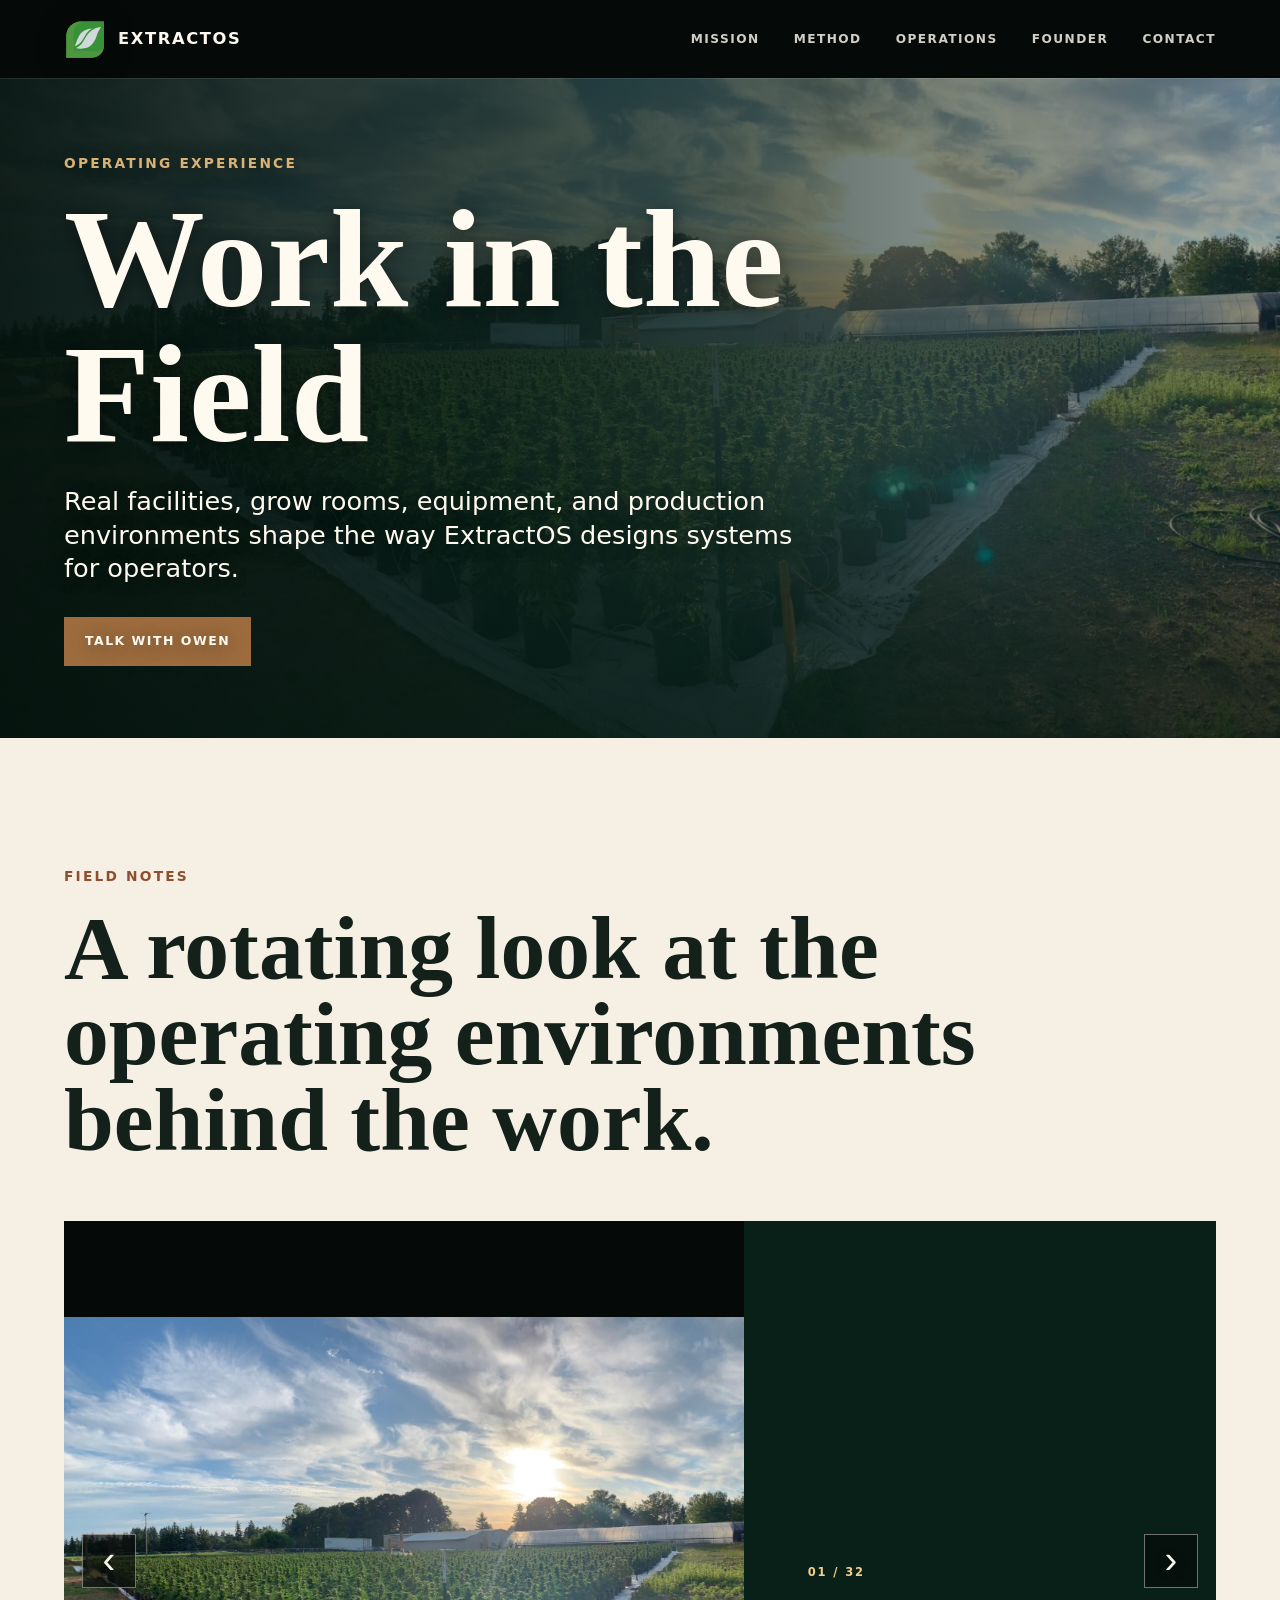
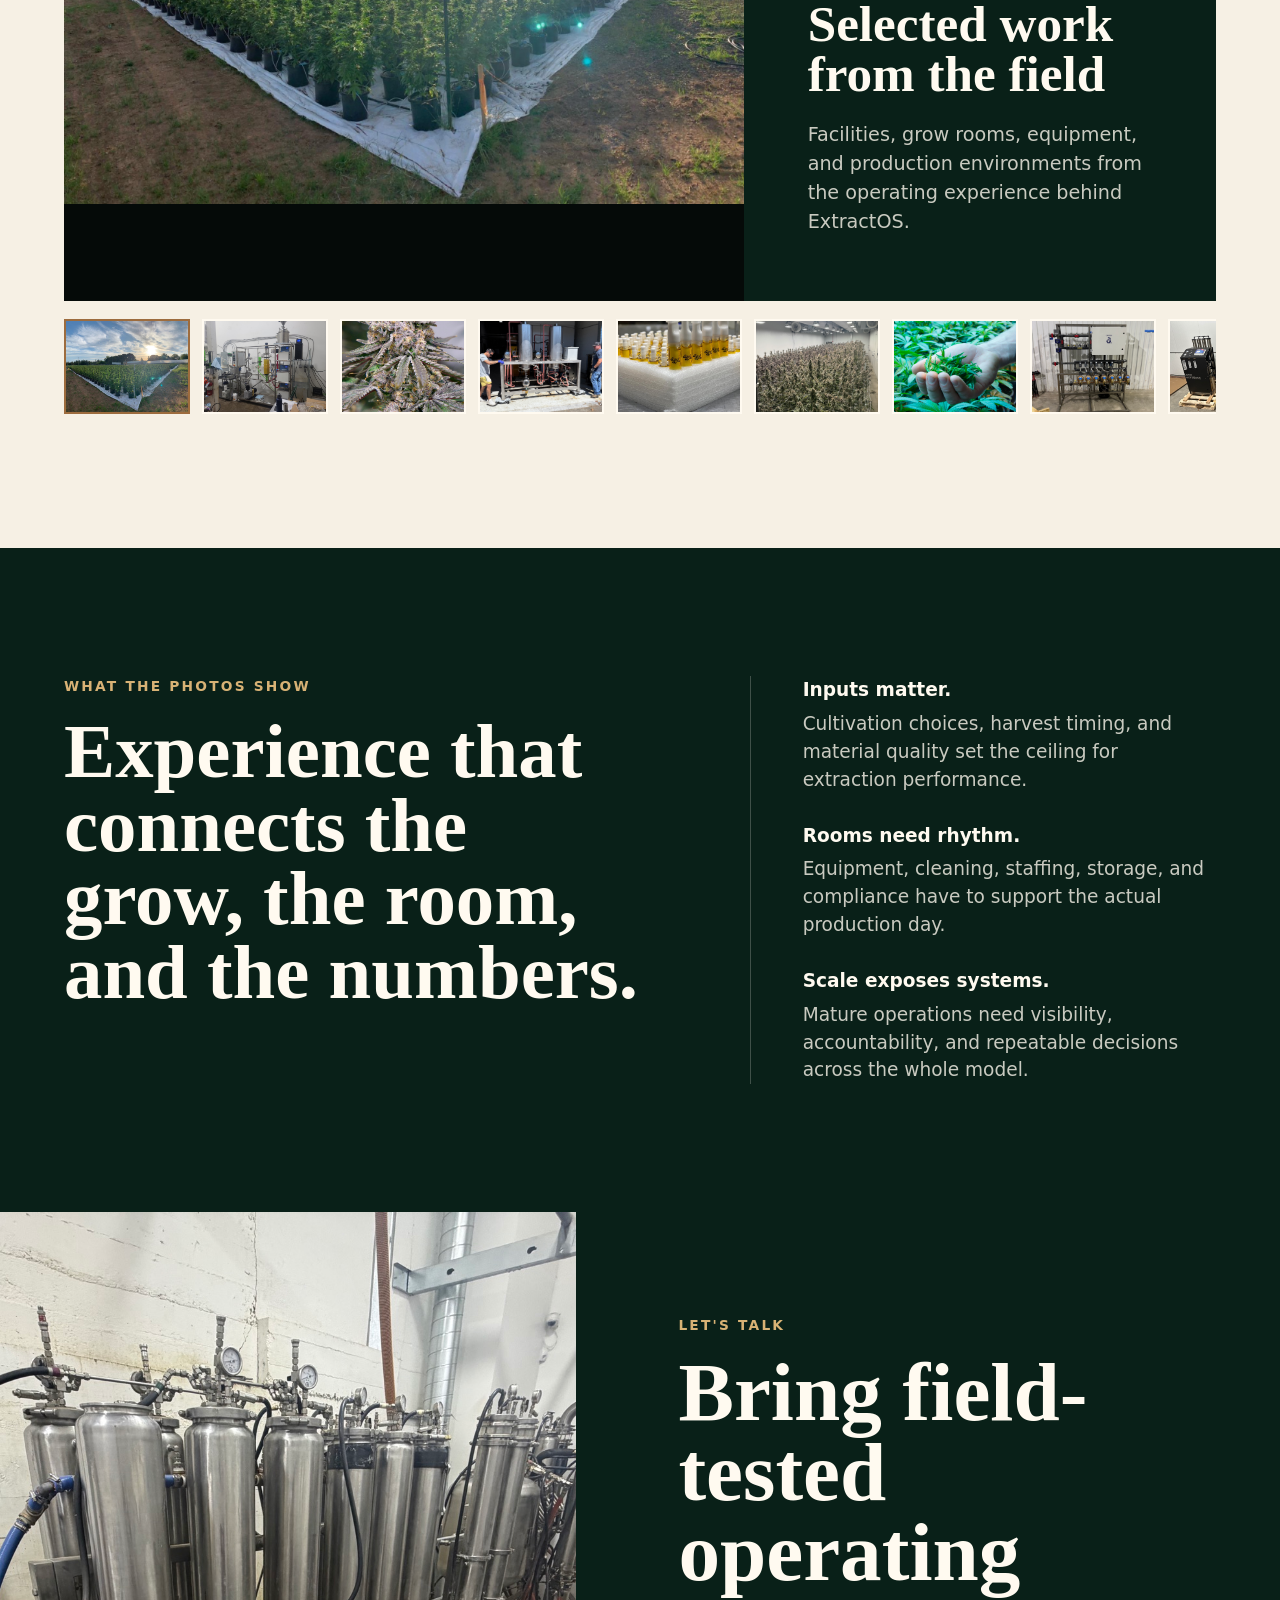
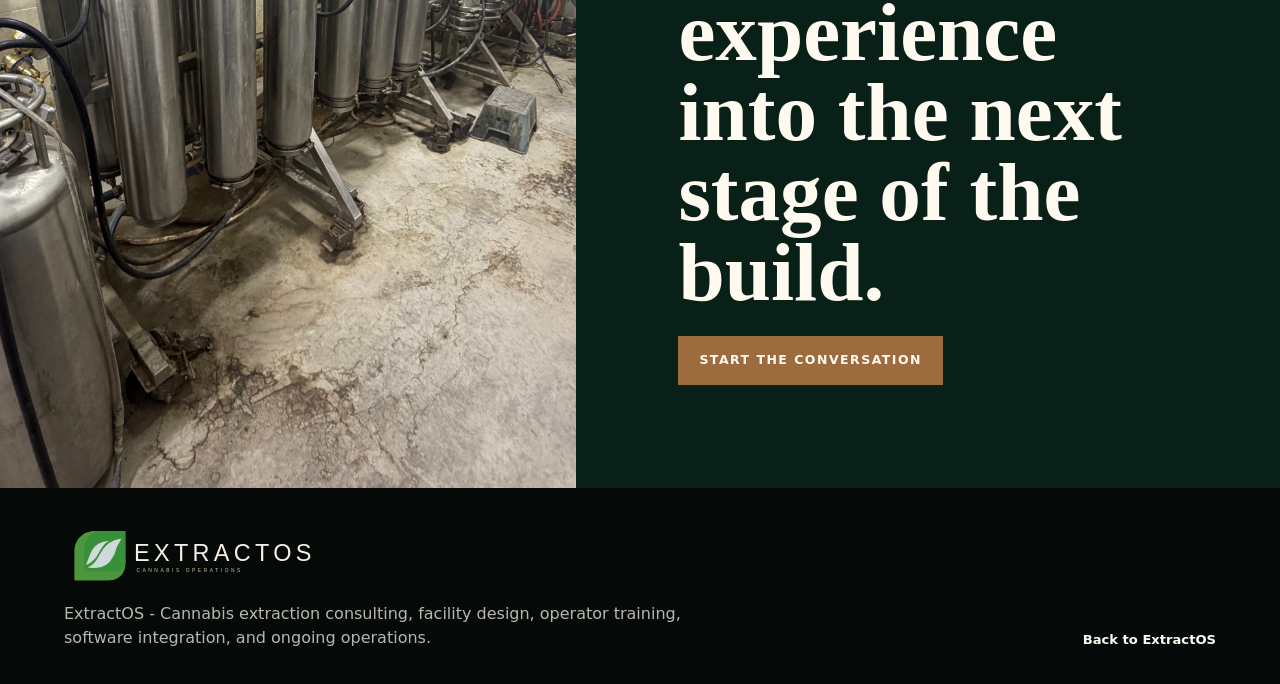
==== work-in-the-field.html @ 05a91e89 "Update field image order and closing photo" ====
<!doctype html>
<html lang="en">
  <head>
    <meta charset="utf-8">
    <meta name="viewport" content="width=device-width, initial-scale=1">
    <title>Work in the Field | ExtractOS</title>
    <meta
      name="description"
      content="A field gallery of ExtractOS cannabis operating experience across extraction equipment, cultivation input control, and production environments."
    >
    <meta name="robots" content="noindex, nofollow">
    <link rel="stylesheet" href="styles.css?v=field-20260618-flow-7">
    <link rel="stylesheet" href="example-overrides.css?v=field-20260618-flow-7">
  </head>
  <body class="variant variant-operator layout-human field-page">
    <header class="site-header" aria-label="Primary navigation">
      <a class="brand" href="index.html" aria-label="ExtractOS home">
        <span class="brand-mark"><img src="assets/extractos-logo-mark.svg" alt=""></span>
        <span class="brand-name">ExtractOS</span>
      </a>
      <nav class="nav-links" aria-label="Site sections">
        <a href="index.html#mission">Mission</a>
        <a href="index.html#method">Method</a>
        <a href="index.html#operations">Operations</a>
        <a href="index.html#founder">Founder</a>
        <a href="index.html#contact">Contact</a>
      </nav>
    </header>

    <main>
      <section class="field-hero" aria-labelledby="field-title">
        <div class="field-hero-media" style="background-image: url('assets/work-in-field/field-02.jpg');" role="img" aria-label="Selected ExtractOS field experience photo 02"></div>
        <div class="field-hero-shade"></div>
        <div class="field-hero-content">
          <p class="eyebrow">Operating experience</p>
          <h1 id="field-title">Work in the Field</h1>
          <p>Real facilities, grow rooms, equipment, and production environments shape the way ExtractOS designs systems for operators.</p>
          <a class="button primary" href="mailto:Owen@extractos.ai">Talk with Owen</a>
        </div>
      </section>

      <section class="field-gallery band cream" aria-labelledby="gallery-title">
        <div class="section-inner">
          <div class="field-gallery-heading">
            <p class="eyebrow dark">Field notes</p>
            <h2 id="gallery-title">A rotating look at the operating environments behind the work.</h2>
          </div>

          <div class="field-carousel" data-field-carousel>
            <div class="field-stage">
              <button class="gallery-arrow gallery-prev" type="button" aria-label="Previous image" data-field-prev>&lsaquo;</button>

              <figure class="field-slide is-active" data-field-slide>
                <img src="assets/work-in-field/field-02.jpg" alt="Selected ExtractOS field experience photo 02" data-field-image>
                <figcaption>
                  <span data-field-count>01 / 32</span>
                  <h3>Selected work from the field</h3>
                  <p>Facilities, grow rooms, equipment, and production environments from the operating experience behind ExtractOS.</p>
                </figcaption>
              </figure>

              <button class="gallery-arrow gallery-next" type="button" aria-label="Next image" data-field-next>&rsaquo;</button>
            </div>

            <div class="field-thumbs" aria-label="Choose field image" data-field-thumbs>
            </div>
          </div>
        </div>
      </section>

      <section class="band dark" aria-labelledby="field-proof-title">
        <div class="section-inner proof-grid">
          <div>
            <p class="eyebrow">What the photos show</p>
            <h2 id="field-proof-title">Experience that connects the grow, the room, and the numbers.</h2>
          </div>
          <div class="proof-list">
            <p><strong>Inputs matter.</strong> Cultivation choices, harvest timing, and material quality set the ceiling for extraction performance.</p>
            <p><strong>Rooms need rhythm.</strong> Equipment, cleaning, staffing, storage, and compliance have to support the actual production day.</p>
            <p><strong>Scale exposes systems.</strong> Mature operations need visibility, accountability, and repeatable decisions across the whole model.</p>
          </div>
        </div>
      </section>

      <section class="closing" aria-labelledby="field-closing-title">
        <div class="closing-photo">
          <img src="assets/work-in-field/field-14.jpg" alt="Selected ExtractOS field experience photo 14">
        </div>
        <div class="closing-copy">
          <p class="eyebrow">Let's talk</p>
          <h2 id="field-closing-title">Bring field-tested operating experience into the next stage of the build.</h2>
          <a class="button primary" href="mailto:Owen@extractos.ai?subject=ExtractOS%20consultation">Start the conversation</a>
        </div>
      </section>
    </main>

    <footer class="site-footer">
      <div>
        <img class="footer-logo" src="assets/extractos-logo-lockup-reverse.svg" alt="ExtractOS cannabis operations logo">
        <p>ExtractOS - Cannabis extraction consulting, facility design, operator training, software integration, and ongoing operations.</p>
      </div>
      <p class="credits"><a href="index.html">Back to ExtractOS</a></p>
    </footer>

    <script>
      (() => {
        const carousel = document.querySelector("[data-field-carousel]");
        if (!carousel) return;

        const fieldOrder = [
          2,
          3,
          4,
          23,
          1,
          ...Array.from({ length: 32 }, (_, index) => index + 1).filter((imageNumber) => ![1, 2, 3, 4, 23].includes(imageNumber))
        ];
        const fieldImages = fieldOrder.map((imageNumber) => {
          const number = String(imageNumber).padStart(2, "0");
          return {
            src: `assets/work-in-field/field-${number}.jpg`,
            alt: `Selected ExtractOS field experience photo ${number}`
          };
        });

        const fieldImage = carousel.querySelector("[data-field-image]");
        const fieldCount = carousel.querySelector("[data-field-count]");
        const thumbsWrap = carousel.querySelector("[data-field-thumbs]");
        const prev = carousel.querySelector("[data-field-prev]");
        const next = carousel.querySelector("[data-field-next]");
        const reduceMotion = window.matchMedia("(prefers-reduced-motion: reduce)").matches;
        let active = 0;
        let timer = null;
        let touchStart = null;
        let thumbs = [];

        const renderThumbs = () => {
          thumbsWrap.innerHTML = "";
          fieldImages.forEach((image, index) => {
            const thumb = document.createElement("button");
            thumb.className = "field-thumb";
            thumb.type = "button";
            thumb.setAttribute("aria-label", `Show field image ${index + 1}`);
            thumb.setAttribute("data-field-thumb", "");

            const img = document.createElement("img");
            img.src = image.src;
            img.alt = "";
            img.loading = "lazy";
            thumb.appendChild(img);
            thumbsWrap.appendChild(thumb);
          });
          thumbs = Array.from(thumbsWrap.querySelectorAll("[data-field-thumb]"));
        };

        const show = (index) => {
          active = (index + fieldImages.length) % fieldImages.length;
          const image = fieldImages[active];
          fieldImage.src = image.src;
          fieldImage.alt = image.alt;
          fieldCount.textContent = `${String(active + 1).padStart(2, "0")} / ${fieldImages.length}`;

          thumbs.forEach((thumb, thumbIndex) => {
            thumb.classList.toggle("is-active", thumbIndex === active);
            thumb.setAttribute("aria-pressed", thumbIndex === active ? "true" : "false");
          });
          centerActiveThumb();
        };

        const stop = () => {
          if (timer) window.clearInterval(timer);
          timer = null;
        };

        const centerActiveThumb = () => {
          const thumb = thumbs[active];
          if (!thumb) return;
          thumbsWrap.scrollLeft = thumb.offsetLeft - ((thumbsWrap.clientWidth - thumb.clientWidth) / 2);
        };

        const start = () => {
          stop();
          if (!reduceMotion) {
            timer = window.setInterval(() => show(active + 1), 6000);
          }
        };

        prev.addEventListener("click", () => {
          show(active - 1);
          start();
        });

        next.addEventListener("click", () => {
          show(active + 1);
          start();
        });

        renderThumbs();

        thumbs.forEach((thumb, index) => {
          thumb.addEventListener("click", () => {
            show(index);
            start();
          });
        });

        carousel.addEventListener("mouseenter", stop);
        carousel.addEventListener("mouseleave", start);
        carousel.addEventListener("focusin", stop);
        carousel.addEventListener("focusout", start);

        carousel.addEventListener("touchstart", (event) => {
          touchStart = event.changedTouches[0].clientX;
        }, { passive: true });

        carousel.addEventListener("touchend", (event) => {
          if (touchStart === null) return;
          const delta = event.changedTouches[0].clientX - touchStart;
          if (Math.abs(delta) > 44) {
            show(active + (delta < 0 ? 1 : -1));
            start();
          }
          touchStart = null;
        }, { passive: true });

        show(0);
        start();
      })();
    </script>
  </body>
</html>
---- styles.css ----
:root {
  --ink: #14211b;
  --moss: #19382d;
  --evergreen: #092018;
  --sage: #d9e2d2;
  --cream: #f5f1e7;
  --paper: #fffaf0;
  --copper: #b77735;
  --clay: #8f4f2e;
  --line: rgba(20, 33, 27, 0.18);
  --white: #ffffff;
}

* {
  box-sizing: border-box;
}

html {
  scroll-behavior: smooth;
}

body {
  margin: 0;
  background: var(--cream);
  color: var(--ink);
  font-family: Inter, ui-sans-serif, system-ui, -apple-system, BlinkMacSystemFont, "Segoe UI", sans-serif;
  line-height: 1.5;
}

img {
  display: block;
  max-width: 100%;
}

a {
  color: inherit;
  text-decoration: none;
}

.site-header {
  align-items: center;
  background: #050a08;
  box-shadow: 0 1px 0 rgba(255, 250, 240, 0.1);
  color: var(--paper);
  display: flex;
  justify-content: space-between;
  left: 0;
  padding: 18px clamp(20px, 5vw, 64px);
  position: absolute;
  right: 0;
  text-shadow: none;
  top: 0;
  z-index: 10;
}

.brand {
  align-items: center;
  display: inline-flex;
  flex: 0 0 auto;
  gap: 12px;
  text-transform: uppercase;
}

.brand-mark {
  align-items: center;
  display: inline-flex;
  filter: drop-shadow(0 4px 14px rgba(0, 0, 0, 0.42));
  height: 42px;
  justify-content: center;
  width: 42px;
}

.brand-mark img {
  height: 100%;
  object-fit: contain;
  width: 100%;
}

.brand-name {
  color: var(--paper);
  font-size: clamp(1.02rem, 1.24vw, 1.18rem);
  font-weight: 850;
  letter-spacing: 0.1em;
  line-height: 1;
}

.nav-links {
  align-items: center;
  display: flex;
  gap: clamp(14px, 3vw, 34px);
  font-size: 0.76rem;
  font-weight: 800;
  letter-spacing: 0.12em;
  text-transform: uppercase;
}

.nav-links a {
  color: rgba(255, 250, 240, 0.82);
}

.nav-links a:hover,
.nav-links a:focus-visible {
  color: #c6f6c8;
}

.hero {
  color: var(--paper);
  display: grid;
  min-height: 88svh;
  overflow: hidden;
  position: relative;
}

.hero-media,
.hero-shade,
.hero-content {
  grid-area: 1 / 1;
}

.hero-media {
  background-image: url("assets/cultivation-greenhouse-alt.jpg");
  background-position: center;
  background-size: cover;
  transform: scale(1.02);
}

.hero-shade {
  background:
    linear-gradient(90deg, rgba(5, 19, 14, 0.94) 0%, rgba(9, 32, 24, 0.74) 44%, rgba(9, 32, 24, 0.34) 100%),
    linear-gradient(0deg, rgba(5, 19, 14, 0.76) 0%, rgba(5, 19, 14, 0.1) 42%),
    rgba(5, 19, 14, 0.12);
}

.hero-content {
  align-self: end;
  max-width: 860px;
  padding: 140px clamp(20px, 5vw, 64px) 72px;
  position: relative;
  text-shadow: 0 2px 20px rgba(0, 0, 0, 0.46);
  width: 100%;
}

.eyebrow {
  color: #d8b275;
  font-size: 0.86rem;
  font-weight: 900;
  letter-spacing: 0.16em;
  margin: 0 0 18px;
  text-transform: uppercase;
}

.hero .eyebrow {
  color: #f1d08d;
  font-size: clamp(0.9rem, 1.05vw, 1rem);
}

.intro .eyebrow,
.section-heading .eyebrow {
  font-size: clamp(0.92rem, 1.1vw, 1.04rem);
}

.eyebrow.dark {
  color: var(--clay);
}

h1,
h2,
h3,
p {
  margin-top: 0;
}

h1,
h2 {
  font-family: Georgia, "Times New Roman", serif;
  font-weight: 700;
  line-height: 0.96;
}

h1 {
  font-size: clamp(4.2rem, 15vw, 11rem);
  margin-bottom: 24px;
}

h2 {
  font-size: clamp(2.5rem, 7vw, 6.25rem);
  letter-spacing: 0;
  margin-bottom: 0;
}

h3 {
  font-size: clamp(1.28rem, 2.1vw, 1.7rem);
  line-height: 1.05;
  margin-bottom: 12px;
}

.hero-line {
  font-size: clamp(1.28rem, 2.45vw, 2.08rem);
  line-height: 1.25;
  margin-bottom: 34px;
  max-width: 840px;
}

.hero-actions {
  display: flex;
  flex-wrap: wrap;
  gap: 12px;
}

.button {
  align-items: center;
  border: 1px solid transparent;
  display: inline-flex;
  font-size: 0.78rem;
  font-weight: 900;
  justify-content: center;
  letter-spacing: 0.12em;
  min-height: 48px;
  padding: 14px 20px;
  text-transform: uppercase;
}

.button.primary {
  background: var(--copper);
  color: #fffaf0;
}

.button.secondary {
  border-color: rgba(255, 250, 240, 0.48);
  color: var(--paper);
}

.button:hover,
.button:focus-visible {
  filter: brightness(1.06);
  transform: translateY(-1px);
}

.text-link {
  border-bottom: 2px solid var(--copper);
  color: var(--moss);
  display: inline-flex;
  font-size: 0.76rem;
  font-weight: 900;
  letter-spacing: 0.12em;
  margin-top: 8px;
  padding-bottom: 5px;
  text-transform: uppercase;
}

.text-link:hover,
.text-link:focus-visible {
  color: var(--clay);
}

.band {
  padding: clamp(70px, 10vw, 132px) clamp(20px, 5vw, 64px);
}

.cream {
  background: var(--cream);
}

.sage {
  background: var(--sage);
}

.band.dark {
  background: var(--evergreen);
  color: var(--paper);
}

.section-inner {
  margin: 0 auto;
  max-width: 1220px;
}

.split {
  display: grid;
  gap: clamp(30px, 6vw, 80px);
  grid-template-columns: minmax(0, 0.95fr) minmax(300px, 0.72fr);
}

.intro-grid h2 {
  max-width: 820px;
}

.copy-column {
  align-self: end;
  font-size: clamp(1.05rem, 1.45vw, 1.25rem);
  max-width: 560px;
}

.copy-column p:last-child {
  margin-bottom: 0;
}

.mission-statement {
  background: var(--evergreen);
  color: var(--paper);
  margin-top: 32px;
  padding: 28px;
}

.mission-statement span {
  color: #f1d08d;
  display: block;
  font-size: 0.72rem;
  font-weight: 900;
  letter-spacing: 0.16em;
  margin-bottom: 14px;
  text-transform: uppercase;
}

.mission-statement p {
  font-family: Georgia, "Times New Roman", serif;
  font-size: clamp(1.34rem, 2vw, 1.7rem);
  line-height: 1.16;
  margin: 0;
}

.section-heading {
  margin-bottom: clamp(34px, 5vw, 64px);
  max-width: 980px;
}

.section-copy {
  color: rgba(20, 33, 27, 0.74);
  font-size: clamp(1.05rem, 1.6vw, 1.28rem);
  margin: 26px 0 0;
  max-width: 690px;
}

.service-grid {
  display: grid;
  grid-template-columns: repeat(3, minmax(0, 1fr));
}

.service {
  border-top: 1px solid var(--line);
  min-height: 260px;
  padding: 28px 26px 34px 0;
}

.service:not(:nth-child(3n)) {
  border-right: 1px solid var(--line);
  padding-left: 26px;
}

.service:nth-child(3n + 1) {
  padding-left: 0;
}

.service span {
  color: var(--clay);
  display: inline-block;
  font-size: 0.72rem;
  font-weight: 900;
  letter-spacing: 0.14em;
  margin-bottom: 36px;
  text-transform: uppercase;
}

.service p {
  color: rgba(20, 33, 27, 0.74);
  margin-bottom: 0;
}

.service.featured {
  background: var(--moss);
  color: var(--paper);
  margin-top: -1px;
  padding: 28px 28px 34px;
}

.service.featured p,
.service.featured span {
  color: rgba(255, 250, 240, 0.82);
}

.photo-band {
  background: var(--paper);
  display: grid;
  grid-template-columns: minmax(0, 0.82fr) minmax(0, 1fr);
  min-height: 720px;
}

.photo-panel img,
.closing img {
  height: 100%;
  object-fit: cover;
  width: 100%;
}

.text-panel {
  align-self: center;
  max-width: 760px;
  padding: clamp(52px, 8vw, 120px);
}

.text-panel h2 {
  font-size: clamp(2.35rem, 5.4vw, 5.2rem);
  margin-bottom: 28px;
}

.text-panel p {
  font-size: clamp(1.02rem, 1.5vw, 1.22rem);
  max-width: 620px;
}

.proof-grid {
  display: grid;
  gap: clamp(34px, 7vw, 90px);
  grid-template-columns: minmax(0, 1fr) minmax(320px, 0.78fr);
}

.proof-grid h2 {
  font-size: clamp(2.5rem, 6vw, 5.8rem);
}

.proof-list {
  border-left: 1px solid rgba(255, 250, 240, 0.22);
  display: grid;
  gap: 28px;
  padding-left: clamp(24px, 4vw, 52px);
}

.proof-list p {
  color: rgba(255, 250, 240, 0.78);
  font-size: clamp(1.02rem, 1.45vw, 1.2rem);
  margin-bottom: 0;
}

.proof-list strong {
  color: var(--paper);
  display: block;
  margin-bottom: 6px;
}

.proof-photo-grid {
  align-items: start;
  display: grid;
  gap: clamp(40px, 5vw, 70px);
  grid-template-columns: minmax(360px, 0.95fr) minmax(0, 1fr);
}

.proof-photo-image {
  align-self: start;
  aspect-ratio: 5 / 7;
  background: transparent;
  justify-self: stretch;
  max-height: 820px;
  overflow: hidden;
  width: 100%;
}

.proof-photo-image img {
  height: 100%;
  object-fit: cover;
  object-position: center;
  width: 100%;
}

.proof-photo-copy h2 {
  font-size: clamp(2.5rem, 5.8vw, 5.8rem);
  margin-bottom: clamp(30px, 4vw, 48px);
}

.proof-photo-copy .proof-list {
  border-left: 1px solid rgba(255, 250, 240, 0.22);
  padding-left: clamp(24px, 4vw, 52px);
}

.work-preview {
  background: var(--paper);
}

.work-preview-grid {
  align-items: center;
  display: grid;
  gap: clamp(34px, 6vw, 86px);
  grid-template-columns: minmax(0, 0.8fr) minmax(340px, 1fr);
}

.work-preview-copy {
  max-width: 680px;
}

.work-preview-copy h2 {
  font-size: clamp(2.4rem, 5.6vw, 5.4rem);
  margin-bottom: 26px;
}

.work-preview-copy p:not(.eyebrow) {
  color: rgba(20, 33, 27, 0.76);
  font-size: clamp(1.04rem, 1.55vw, 1.24rem);
  margin-bottom: 22px;
  max-width: 590px;
}

.work-preview-media {
  display: grid;
  gap: 12px;
}

.work-preview-media:hover .work-preview-main,
.work-preview-media:focus-visible .work-preview-main {
  filter: saturate(1.04) contrast(1.04);
}

.work-preview-main {
  aspect-ratio: 16 / 10;
  background: var(--evergreen);
  object-fit: cover;
  width: 100%;
}

.work-preview-strip {
  display: grid;
  gap: 12px;
  grid-template-columns: repeat(3, minmax(0, 1fr));
}

.work-preview-strip img {
  aspect-ratio: 4 / 3;
  background: var(--evergreen);
  height: auto;
  object-fit: cover;
  width: 100%;
}

.founder-layout {
  align-items: center;
  display: grid;
  gap: clamp(34px, 6vw, 78px);
  grid-template-columns: minmax(220px, 390px) minmax(0, 1fr);
}

.founder-photo {
  aspect-ratio: 1;
  background: var(--moss);
  overflow: hidden;
}

.founder-photo img {
  height: 100%;
  object-fit: cover;
  width: 100%;
}

.founder-copy {
  max-width: 760px;
}

.founder-copy h2 {
  margin-bottom: 8px;
}

.founder-copy p:not(.eyebrow):not(.role) {
  font-size: clamp(1.05rem, 1.6vw, 1.26rem);
  max-width: 680px;
}

.role {
  color: var(--clay);
  font-size: 0.86rem;
  font-weight: 900;
  letter-spacing: 0.12em;
  margin-bottom: 24px;
  text-transform: uppercase;
}

.contact-strip {
  border-top: 1px solid var(--line);
  display: flex;
  flex-wrap: wrap;
  gap: 14px 22px;
  margin-top: 34px;
  padding-top: 22px;
}

.contact-strip a {
  color: var(--moss);
  font-weight: 850;
}

.closing {
  background: var(--evergreen);
  color: var(--paper);
  display: grid;
  grid-template-columns: minmax(0, 0.9fr) minmax(0, 1.1fr);
  min-height: 620px;
}

.closing-copy {
  align-self: center;
  padding: clamp(52px, 8vw, 118px);
}

.closing-copy h2 {
  font-size: clamp(2.5rem, 6.5vw, 6rem);
  margin-bottom: 24px;
  max-width: 820px;
}

.closing-copy p:not(.eyebrow) {
  color: rgba(255, 250, 240, 0.8);
  font-size: clamp(1.08rem, 1.7vw, 1.36rem);
  line-height: 1.36;
  margin-bottom: 32px;
  max-width: 620px;
}

.field-hero {
  color: var(--paper);
  display: grid;
  min-height: 82svh;
  overflow: hidden;
  position: relative;
}

.field-hero-media,
.field-hero-shade,
.field-hero-content {
  grid-area: 1 / 1;
}

.field-hero-media {
  background-position: center 52%;
  background-size: cover;
}

.field-hero-shade {
  background:
    linear-gradient(90deg, rgba(5, 19, 14, 0.94) 0%, rgba(9, 32, 24, 0.72) 50%, rgba(9, 32, 24, 0.22) 100%),
    linear-gradient(0deg, rgba(5, 19, 14, 0.76) 0%, rgba(5, 19, 14, 0.06) 48%);
}

.field-hero-content {
  align-self: end;
  max-width: 980px;
  padding: 150px clamp(20px, 5vw, 64px) 72px;
  position: relative;
  text-shadow: 0 2px 20px rgba(0, 0, 0, 0.46);
}

.field-hero-content h1 {
  font-size: clamp(4rem, 11vw, 9.6rem);
  max-width: 980px;
}

.field-hero-content p:not(.eyebrow) {
  font-size: clamp(1.1rem, 2vw, 1.7rem);
  line-height: 1.3;
  margin-bottom: 32px;
  max-width: 760px;
}

.field-gallery-heading {
  margin-bottom: clamp(32px, 5vw, 58px);
  max-width: 940px;
}

.field-gallery-heading p:not(.eyebrow) {
  color: rgba(20, 33, 27, 0.76);
  font-size: clamp(1.04rem, 1.55vw, 1.24rem);
  margin-bottom: 0;
  max-width: 820px;
}

.field-carousel {
  display: grid;
  gap: 18px;
}

.field-stage {
  background: var(--evergreen);
  display: grid;
  overflow: hidden;
  position: relative;
}

.field-slide {
  display: grid;
  grid-area: 1 / 1;
  grid-template-columns: minmax(0, 1.18fr) minmax(330px, 0.82fr);
  margin: 0;
}

.field-slide img {
  background: #050a08;
  height: min(680px, 76svh);
  object-fit: contain;
  width: 100%;
}

.field-slide figcaption {
  align-self: end;
  color: var(--paper);
  padding: clamp(34px, 5vw, 72px);
}

.field-slide figcaption span {
  color: #f1d08d;
  display: block;
  font-size: 0.72rem;
  font-weight: 900;
  letter-spacing: 0.16em;
  margin-bottom: 18px;
  text-transform: uppercase;
}

.field-slide h3 {
  font-family: Georgia, "Times New Roman", serif;
  font-size: clamp(2rem, 4vw, 4rem);
  line-height: 0.98;
  margin-bottom: 22px;
}

.field-slide p {
  color: rgba(255, 250, 240, 0.78);
  font-size: clamp(1rem, 1.5vw, 1.2rem);
  margin-bottom: 0;
}

.gallery-arrow {
  align-items: center;
  align-self: center;
  background: rgba(5, 10, 8, 0.66);
  border: 1px solid rgba(255, 250, 240, 0.42);
  color: var(--paper);
  cursor: pointer;
  display: inline-flex;
  font-size: 2.4rem;
  font-weight: 400;
  height: 54px;
  justify-content: center;
  line-height: 1;
  position: absolute;
  text-shadow: 0 2px 12px rgba(0, 0, 0, 0.38);
  top: 50%;
  transform: translateY(-50%);
  width: 54px;
  z-index: 5;
}

.gallery-arrow:hover,
.gallery-arrow:focus-visible {
  background: rgba(157, 108, 62, 0.9);
}

.gallery-prev {
  left: 18px;
}

.gallery-next {
  right: 18px;
}

.field-thumbs {
  display: flex;
  gap: 12px;
  overflow-x: auto;
  padding-bottom: 6px;
  scrollbar-color: var(--copper) rgba(20, 33, 27, 0.16);
}

.field-thumb {
  background: var(--paper);
  border: 2px solid transparent;
  cursor: pointer;
  flex: 0 0 126px;
  padding: 0;
}

.field-thumb.is-active,
.field-thumb:focus-visible {
  border-color: var(--copper);
}

.field-thumb img {
  aspect-ratio: 4 / 3;
  height: auto;
  object-fit: cover;
  width: 100%;
}

.site-footer {
  align-items: end;
  background: #050a08;
  color: rgba(255, 250, 240, 0.72);
  display: flex;
  gap: 32px;
  justify-content: space-between;
  padding: 34px clamp(20px, 5vw, 64px);
}

.site-footer div {
  display: grid;
  gap: 14px;
  max-width: 680px;
}

.site-footer img {
  height: 54px;
  object-fit: cover;
  object-position: left center;
  width: 190px;
}

.site-footer img.footer-logo {
  height: auto;
  max-width: min(310px, 72vw);
  object-fit: contain;
  width: 310px;
}

.site-footer p {
  margin: 0;
}

.credits {
  font-size: 0.82rem;
  text-align: right;
}

.credits a {
  color: var(--paper);
  font-weight: 850;
}

@media (max-width: 900px) {
  .site-header {
    align-items: flex-start;
    gap: 18px;
  }

  .nav-links {
    flex-wrap: wrap;
    justify-content: flex-end;
    max-width: 460px;
  }

  .split,
  .proof-grid,
  .proof-photo-grid,
  .work-preview-grid,
  .founder-layout,
  .photo-band,
  .closing {
    grid-template-columns: 1fr;
  }

  .service-grid {
    grid-template-columns: repeat(2, minmax(0, 1fr));
  }

  .service,
  .service:nth-child(3n + 1),
  .service:not(:nth-child(3n)) {
    border-right: 0;
    padding-left: 0;
    padding-right: 22px;
  }

  .service:nth-child(odd) {
    border-right: 1px solid var(--line);
    padding-left: 0;
  }

  .service:nth-child(even) {
    padding-left: 22px;
  }

  .photo-panel {
    aspect-ratio: 16 / 10;
  }

  .closing img {
    aspect-ratio: 16 / 10;
    max-height: 430px;
  }

  .field-slide {
    grid-template-columns: 1fr;
  }

  .field-slide img {
    height: 480px;
  }

  .field-stage {
    min-height: auto;
  }

  .site-footer {
    align-items: start;
    flex-direction: column;
  }

  .credits {
    text-align: left;
  }
}

@media (max-width: 640px) {
  body {
    font-size: 15px;
    overflow-x: hidden;
  }

  .site-header {
    position: absolute;
    padding: 16px 18px;
  }

  .brand-mark {
    height: 36px;
    width: 36px;
  }

  .brand-name {
    font-size: 0.98rem;
  }

  .nav-links {
    display: none;
  }

  .hero {
    min-height: 760px;
  }

  .field-hero {
    min-height: 720px;
  }

  .hero-media {
    transform: none;
  }

  .field-hero-media {
    background-position: center;
    transform: none;
  }

  .hero-shade {
    background:
      linear-gradient(180deg, rgba(4, 15, 13, 0.1) 0%, rgba(4, 15, 13, 0.42) 35%, rgba(4, 15, 13, 0.92) 100%),
      linear-gradient(90deg, rgba(4, 15, 13, 0.54) 0%, rgba(4, 15, 13, 0.22) 100%);
  }

  .hero-content {
    align-self: end;
    max-width: 100%;
    overflow: hidden;
    padding: 250px 18px 34px;
  }

  .field-hero-content {
    align-self: end;
    padding: 220px 18px 38px;
  }

  h1 {
    font-size: clamp(3rem, 15vw, 3.85rem);
    line-height: 0.92;
    margin-bottom: 18px;
    white-space: nowrap;
  }

  .field-hero-content h1 {
    font-size: clamp(2.8rem, 14vw, 3.7rem);
    white-space: normal;
  }

  .eyebrow {
    font-size: 0.74rem;
    letter-spacing: 0.13em;
    line-height: 1.55;
    margin-bottom: 13px;
  }

  .hero .eyebrow,
  .intro .eyebrow,
  .section-heading .eyebrow {
    font-size: 0.76rem;
  }

  .hero-line {
    font-size: clamp(1.08rem, 5vw, 1.28rem);
    line-height: 1.32;
    margin-bottom: 24px;
    max-width: 100%;
  }

  .hero-actions {
    gap: 10px;
  }

  h2,
  .text-panel h2,
  .proof-grid h2,
  .closing-copy h2 {
    font-size: clamp(1.95rem, 9.2vw, 2.62rem);
    line-height: 1.02;
  }

  .button {
    font-size: 0.72rem;
    min-height: 46px;
    padding: 13px 16px;
    width: 100%;
  }

  .text-link {
    margin-top: 4px;
  }

  .band {
    padding: 48px 18px;
  }

  .split {
    gap: 24px;
  }

  .copy-column {
    font-size: 1rem;
  }

  .mission-statement {
    margin-top: 22px;
    padding: 22px 20px;
  }

  .mission-statement p {
    font-size: 1.32rem;
    line-height: 1.22;
  }

  .section-heading {
    margin-bottom: 22px;
  }

  .section-copy {
    font-size: 1rem;
    line-height: 1.55;
    margin-top: 18px;
  }

  .service-grid {
    grid-template-columns: 1fr;
  }

  .service,
  .service:nth-child(odd),
  .service:nth-child(even) {
    border-right: 0;
    min-height: auto;
    padding: 22px 0 24px;
  }

  .service span {
    margin-bottom: 14px;
  }

  .service h3 {
    font-size: 1.36rem;
  }

  .service p {
    line-height: 1.55;
  }

  .service.featured {
    margin-top: 0;
    padding: 24px 20px 26px;
  }

  .field-gallery-heading {
    margin-bottom: 24px;
  }

  .field-slide img {
    height: 330px;
  }

  .field-slide figcaption {
    padding: 28px 20px 34px;
  }

  .field-slide h3 {
    font-size: clamp(1.75rem, 8vw, 2.35rem);
    line-height: 1.02;
  }

  .gallery-arrow {
    height: 44px;
    top: 145px;
    width: 44px;
  }

  .gallery-prev {
    left: 10px;
  }

  .gallery-next {
    right: 10px;
  }

  .field-thumbs {
    gap: 8px;
  }

  .field-thumb {
    flex-basis: 88px;
  }

  .photo-panel,
  .closing-photo {
    aspect-ratio: 4 / 3;
  }

  .text-panel,
  .closing-copy {
    padding: 42px 18px 50px;
  }

  .text-panel p,
  .proof-list p,
  .founder-copy p:not(.eyebrow):not(.role) {
    font-size: 1rem;
    line-height: 1.58;
  }

  .proof-list {
    border-left: 0;
    border-top: 1px solid rgba(255, 250, 240, 0.22);
    gap: 20px;
    padding-left: 0;
    padding-top: 24px;
  }

  .proof-photo-grid {
    gap: 28px;
  }

  .proof-photo-image {
    aspect-ratio: 4 / 3;
  }

  .proof-photo-image img {
    max-height: 360px;
  }

  .proof-photo-copy .proof-list {
    border-left: 0;
    border-top: 1px solid rgba(255, 250, 240, 0.22);
    padding-left: 0;
    padding-top: 24px;
  }

  .closing-copy p:not(.eyebrow) {
    font-size: 1rem;
    line-height: 1.52;
    margin-bottom: 24px;
  }

  .work-preview-grid {
    gap: 28px;
  }

  .work-preview-copy h2 {
    font-size: clamp(1.95rem, 9.2vw, 2.62rem);
    line-height: 1.02;
    margin-bottom: 18px;
  }

  .work-preview-copy p:not(.eyebrow) {
    font-size: 1rem;
    line-height: 1.58;
  }

  .work-preview-strip {
    gap: 8px;
  }

  .founder-layout {
    gap: 26px;
  }

  .founder-photo {
    aspect-ratio: 1;
    justify-self: center;
    max-width: 300px;
    width: 100%;
  }

  .role {
    margin-bottom: 18px;
  }

  .contact-strip {
    display: grid;
    gap: 10px;
    margin-top: 26px;
    padding-top: 18px;
  }

  .closing {
    min-height: auto;
  }

  .closing img {
    aspect-ratio: 4 / 3;
    max-height: none;
  }

  .site-footer {
    gap: 20px;
    padding: 30px 18px;
  }

  .site-footer img.footer-logo {
    max-width: 260px;
    width: 260px;
  }
}

@media (max-width: 380px) {
  .hero {
    min-height: 730px;
  }

  .field-hero {
    min-height: 700px;
  }

  .hero-content {
    padding-top: 230px;
  }

  .field-hero-content {
    padding-top: 210px;
  }

  h1 {
    font-size: clamp(2.72rem, 14.5vw, 3.32rem);
  }

  h2,
  .text-panel h2,
  .proof-grid h2,
  .closing-copy h2 {
    font-size: clamp(1.82rem, 8.8vw, 2.32rem);
  }
}
---- example-overrides.css ----
body.variant .hero-media {
  background-position: var(--hero-focus, center);
}

body.variant .photo-panel img {
  object-position: var(--operation-focus, center);
}

body.variant .closing img {
  object-position: var(--closing-focus, center);
}

.photo-panel,
.founder-photo,
.closing-photo,
.example-card a {
  position: relative;
}

.photo-ref {
  align-items: center;
  background: rgba(5, 10, 8, 0.84);
  border: 1px solid rgba(255, 250, 240, 0.62);
  color: #fffaf0;
  display: inline-flex;
  font-family: Inter, ui-sans-serif, system-ui, -apple-system, BlinkMacSystemFont, "Segoe UI", sans-serif;
  font-size: 0.72rem;
  font-weight: 950;
  justify-content: center;
  left: 14px;
  letter-spacing: 0.08em;
  line-height: 1;
  min-height: 30px;
  min-width: 78px;
  padding: 8px 10px;
  position: absolute;
  text-shadow: none;
  text-transform: uppercase;
  top: 14px;
  z-index: 8;
}

.hero-photo-ref {
  grid-area: 1 / 1;
  justify-self: end;
  left: auto;
  margin: 92px clamp(20px, 5vw, 64px) 0 0;
  right: auto;
  top: 0;
}

.closing-photo {
  min-height: 100%;
}

.closing-photo img {
  height: 100%;
  object-fit: cover;
  width: 100%;
}

body.variant-cultivation {
  --copper: #aa7138;
  --sage: #dce4d2;
  --cream: #f4efe2;
  --hero-focus: center 58%;
  --operation-focus: center;
  --closing-focus: center;
}

body.variant-cultivation .hero-shade {
  background:
    linear-gradient(90deg, rgba(3, 12, 8, 0.98) 0%, rgba(8, 27, 18, 0.88) 58%, rgba(8, 27, 18, 0.48) 100%),
    linear-gradient(0deg, rgba(3, 12, 8, 0.9) 0%, rgba(3, 12, 8, 0.26) 58%);
}

body.variant-operator {
  --copper: #9d6c3e;
  --sage: #e0e6d8;
  --cream: #f6f0e4;
  --hero-focus: center;
  --operation-focus: center 24%;
  --closing-focus: center 52%;
}

body.variant-operator .hero-shade {
  background:
    linear-gradient(90deg, rgba(4, 15, 13, 0.94) 0%, rgba(12, 31, 28, 0.76) 48%, rgba(12, 31, 28, 0.26) 100%),
    linear-gradient(0deg, rgba(4, 15, 13, 0.76) 0%, rgba(4, 15, 13, 0.08) 42%);
}

body.variant-extraction {
  --copper: #b07334;
  --sage: #d8e0dc;
  --cream: #f3efe5;
  --hero-focus: center 60%;
  --operation-focus: center;
  --closing-focus: center 58%;
}

body.variant-extraction .hero-shade {
  background:
    linear-gradient(90deg, rgba(3, 11, 10, 0.94) 0%, rgba(9, 26, 23, 0.76) 45%, rgba(9, 26, 23, 0.34) 100%),
    linear-gradient(0deg, rgba(3, 11, 10, 0.82) 0%, rgba(3, 11, 10, 0.14) 45%);
}

body.variant-natural {
  --copper: #ad7a3f;
  --sage: #e2e5d4;
  --cream: #f6f1e5;
  --hero-focus: center 54%;
  --operation-focus: center;
  --closing-focus: center;
}

body.variant-natural .hero-shade {
  background:
    linear-gradient(90deg, rgba(3, 12, 8, 0.96) 0%, rgba(9, 29, 18, 0.84) 58%, rgba(9, 29, 18, 0.44) 100%),
    linear-gradient(0deg, rgba(3, 12, 8, 0.88) 0%, rgba(3, 12, 8, 0.22) 58%);
}

body.variant-pressure {
  --copper: #b16d35;
  --sage: #d5ddd4;
  --cream: #f1ece2;
  --moss: #182721;
  --hero-focus: center 48%;
  --operation-focus: center;
  --closing-focus: center;
}

body.variant-pressure .hero-shade {
  background:
    linear-gradient(90deg, rgba(2, 8, 7, 0.98) 0%, rgba(8, 19, 17, 0.86) 50%, rgba(8, 19, 17, 0.48) 100%),
    linear-gradient(0deg, rgba(2, 8, 7, 0.86) 0%, rgba(2, 8, 7, 0.16) 48%);
}

body.variant-team {
  --copper: #a8753d;
  --sage: #dfe5d7;
  --cream: #f4efe4;
  --hero-focus: center 42%;
  --operation-focus: center;
  --closing-focus: center;
}

body.variant-team .hero-shade {
  background:
    linear-gradient(90deg, rgba(4, 17, 12, 0.94) 0%, rgba(13, 37, 25, 0.72) 52%, rgba(13, 37, 25, 0.28) 100%),
    linear-gradient(0deg, rgba(4, 17, 12, 0.78) 0%, rgba(4, 17, 12, 0.1) 48%);
}

body.variant-field {
  --copper: #9f7440;
  --sage: #e3e3d0;
  --cream: #f7f0e2;
  --moss: #1b3125;
  --hero-focus: center;
  --operation-focus: center 38%;
  --closing-focus: center;
}

body.variant-field .hero-shade {
  background:
    linear-gradient(90deg, rgba(5, 18, 12, 0.95) 0%, rgba(24, 47, 28, 0.78) 55%, rgba(24, 47, 28, 0.34) 100%),
    linear-gradient(0deg, rgba(5, 18, 12, 0.82) 0%, rgba(5, 18, 12, 0.18) 52%);
}

body.variant-lab {
  --copper: #aa6f33;
  --sage: #dce2de;
  --cream: #f4f0e7;
  --moss: #162621;
  --hero-focus: center;
  --operation-focus: center;
  --closing-focus: center;
}

body.variant-lab .hero-shade {
  background:
    linear-gradient(90deg, rgba(2, 8, 7, 0.98) 0%, rgba(12, 25, 22, 0.84) 56%, rgba(12, 25, 22, 0.42) 100%),
    linear-gradient(0deg, rgba(2, 8, 7, 0.86) 0%, rgba(2, 8, 7, 0.12) 46%);
}

body.variant-input {
  --copper: #a86f38;
  --sage: #dde5d5;
  --cream: #f6f0e5;
  --hero-focus: center;
  --operation-focus: center 60%;
  --closing-focus: center;
}

body.variant-input .hero-shade {
  background:
    linear-gradient(90deg, rgba(3, 13, 9, 0.97) 0%, rgba(13, 37, 25, 0.84) 54%, rgba(13, 37, 25, 0.38) 100%),
    linear-gradient(0deg, rgba(3, 13, 9, 0.82) 0%, rgba(3, 13, 9, 0.12) 46%);
}

body.variant-premium {
  --copper: #a26d36;
  --sage: #e1e5d6;
  --cream: #f5f0e4;
  --paper: #fffaf1;
  --hero-focus: center 52%;
  --operation-focus: center 56%;
  --closing-focus: center;
}

body.variant-premium .hero-shade {
  background:
    linear-gradient(90deg, rgba(4, 15, 10, 0.96) 0%, rgba(14, 38, 25, 0.76) 52%, rgba(14, 38, 25, 0.3) 100%),
    linear-gradient(0deg, rgba(4, 15, 10, 0.8) 0%, rgba(4, 15, 10, 0.1) 48%);
}

body.layout-poster .hero-content {
  align-self: center;
  padding-bottom: 52px;
  padding-top: 168px;
}

body.layout-poster h1 {
  max-width: 780px;
}

body.layout-fieldnote .mission-statement {
  background: #243128;
}

body.layout-wide-open .hero-media,
body.layout-airy .hero-media {
  filter: saturate(0.94) contrast(1.04);
}

body.layout-precise .service-grid {
  grid-template-columns: repeat(2, minmax(0, 1fr));
}

body.layout-precise .service {
  min-height: 220px;
}

body.layout-precise .service:not(:nth-child(3n)) {
  border-right: 0;
}

body.layout-precise .service:nth-child(odd) {
  border-right: 1px solid var(--line);
  padding-left: 0;
}

body.layout-precise .service:nth-child(even) {
  padding-left: 26px;
}

body.layout-detail .photo-band {
  grid-template-columns: minmax(0, 1fr) minmax(0, 0.9fr);
}

body.layout-editorial .mission-statement {
  background: transparent;
  border-left: 4px solid var(--copper);
  color: var(--ink);
  padding: 6px 0 6px 28px;
}

body.layout-editorial .mission-statement span {
  color: var(--clay);
}

body.layout-editorial .mission-statement p {
  color: var(--ink);
}

.examples-home {
  background: var(--cream);
}

.example-index {
  min-height: 100svh;
}

.example-index-hero {
  padding: clamp(60px, 9vw, 118px) clamp(20px, 5vw, 64px) clamp(34px, 5vw, 58px);
}

.example-index-hero > div {
  max-width: 1040px;
}

.example-index-hero h1 {
  color: var(--ink);
  font-size: clamp(3rem, 10vw, 8rem);
  margin-bottom: 26px;
}

.example-index-hero p:not(.eyebrow) {
  color: rgba(20, 33, 27, 0.76);
  font-size: clamp(1.05rem, 1.8vw, 1.42rem);
  max-width: 760px;
}

.example-card-grid {
  display: grid;
  gap: 1px;
  grid-template-columns: repeat(5, minmax(0, 1fr));
  padding: 0 clamp(20px, 5vw, 64px) clamp(60px, 9vw, 116px);
}

.example-card {
  background: var(--paper);
  border: 1px solid var(--line);
}

.example-card a {
  display: grid;
  min-height: 100%;
}

.example-card .photo-ref {
  left: 16px;
  top: 16px;
}

.example-card img {
  aspect-ratio: 4 / 3;
  height: auto;
  object-fit: cover;
  width: 100%;
}

.example-card span {
  color: var(--clay);
  display: block;
  font-size: 0.72rem;
  font-weight: 900;
  letter-spacing: 0.16em;
  padding: 24px 24px 0;
  text-transform: uppercase;
}

.example-card span.photo-ref {
  color: #fffaf0;
  display: inline-flex;
  padding: 8px 10px;
}

.example-card h2 {
  font-size: clamp(2rem, 4vw, 3.8rem);
  line-height: 0.98;
  padding: 8px 24px 0;
}

.example-card p {
  color: rgba(20, 33, 27, 0.74);
  font-size: 1rem;
  margin-bottom: 0;
  padding: 18px 24px 28px;
}

@media (max-width: 1180px) {
  .example-card-grid {
    grid-template-columns: repeat(3, minmax(0, 1fr));
  }
}

@media (max-width: 900px) {
  body.layout-precise .service-grid,
  body.layout-detail .photo-band {
    grid-template-columns: 1fr;
  }

  body.layout-precise .service:nth-child(odd),
  body.layout-precise .service:nth-child(even) {
    border-right: 0;
    padding-left: 0;
  }

  .example-card-grid {
    grid-template-columns: repeat(2, minmax(0, 1fr));
  }
}

@media (max-width: 640px) {
  body.variant .hero-media {
    background-position: center top;
  }

  body.variant .hero-shade {
    background:
      linear-gradient(180deg, rgba(4, 15, 13, 0.06) 0%, rgba(4, 15, 13, 0.36) 35%, rgba(4, 15, 13, 0.94) 100%),
      linear-gradient(90deg, rgba(4, 15, 13, 0.5) 0%, rgba(4, 15, 13, 0.18) 100%);
  }

  .photo-ref {
    font-size: 0.68rem;
    min-height: 28px;
    min-width: 72px;
    padding: 7px 9px;
  }

  .hero-photo-ref {
    margin-right: 20px;
    margin-top: 76px;
  }

  .example-card-grid {
    grid-template-columns: 1fr;
  }

  .example-index-hero h1 {
    white-space: normal;
  }
}
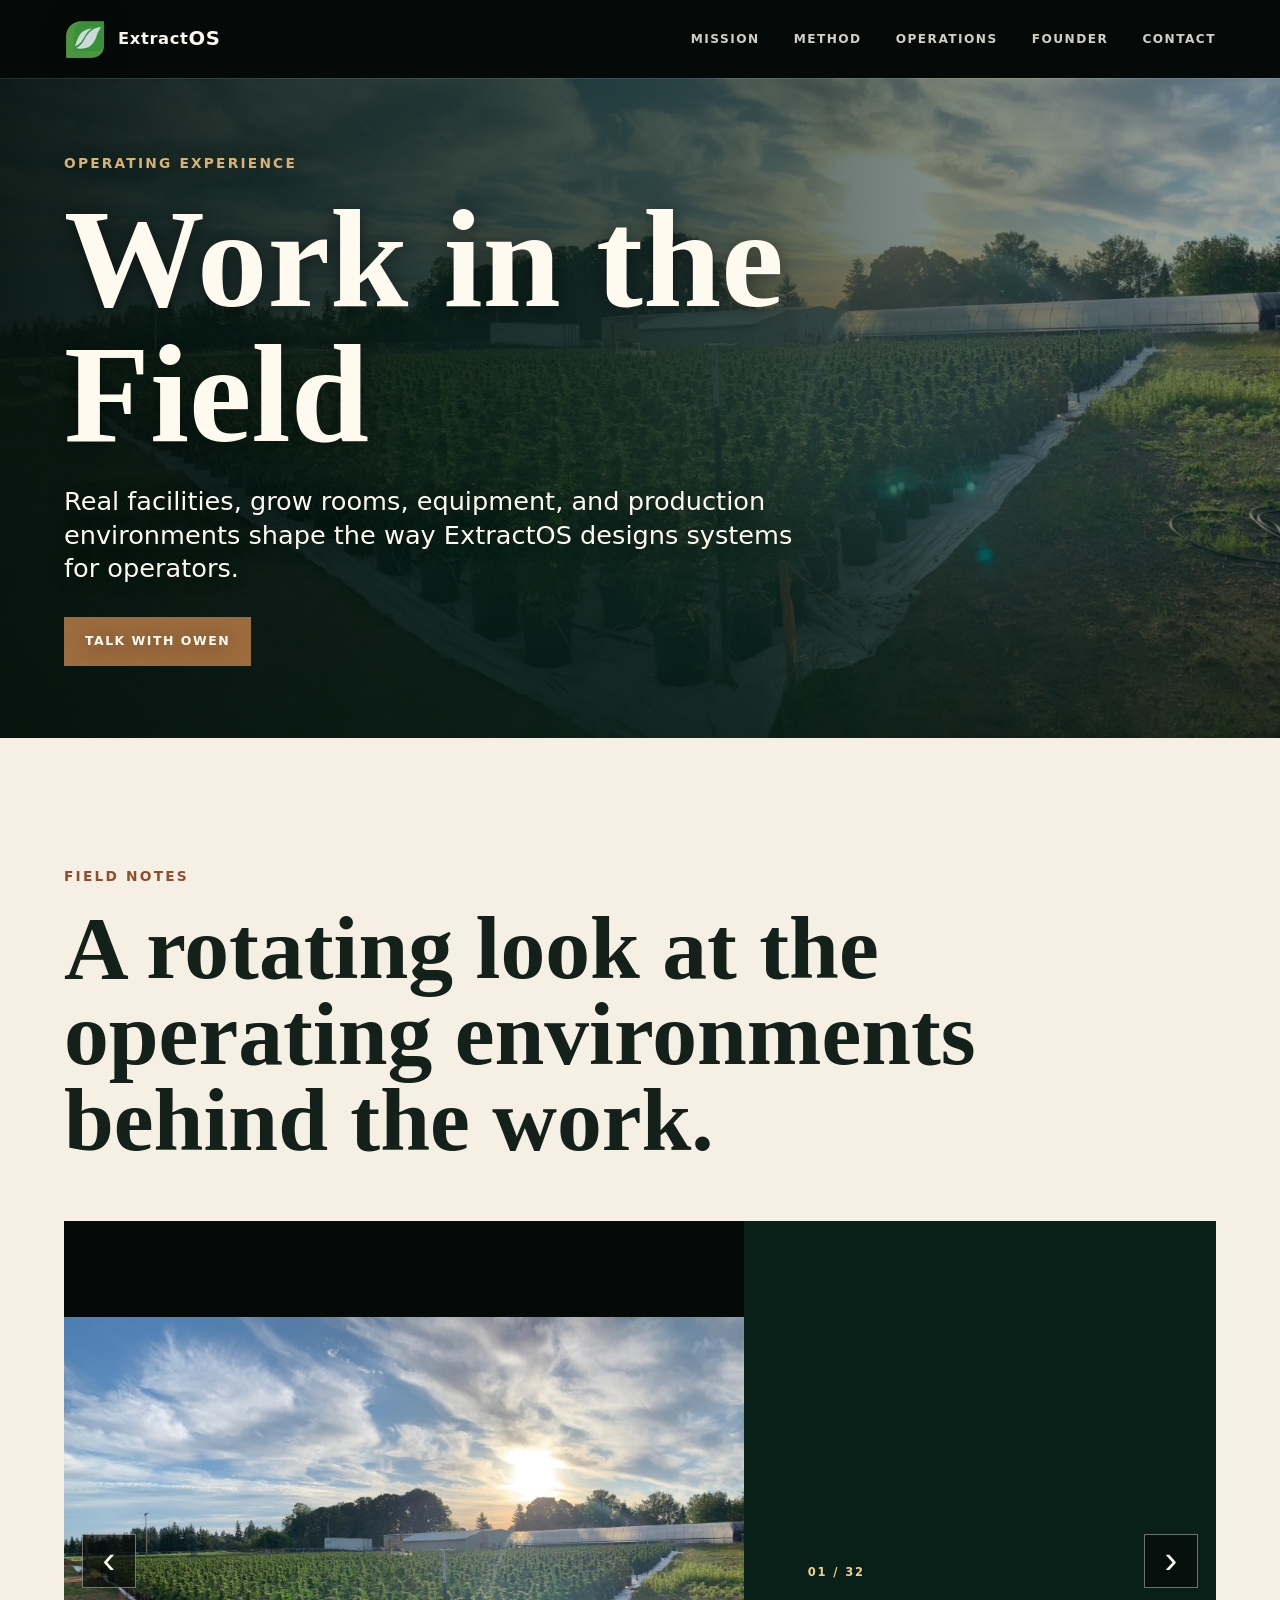
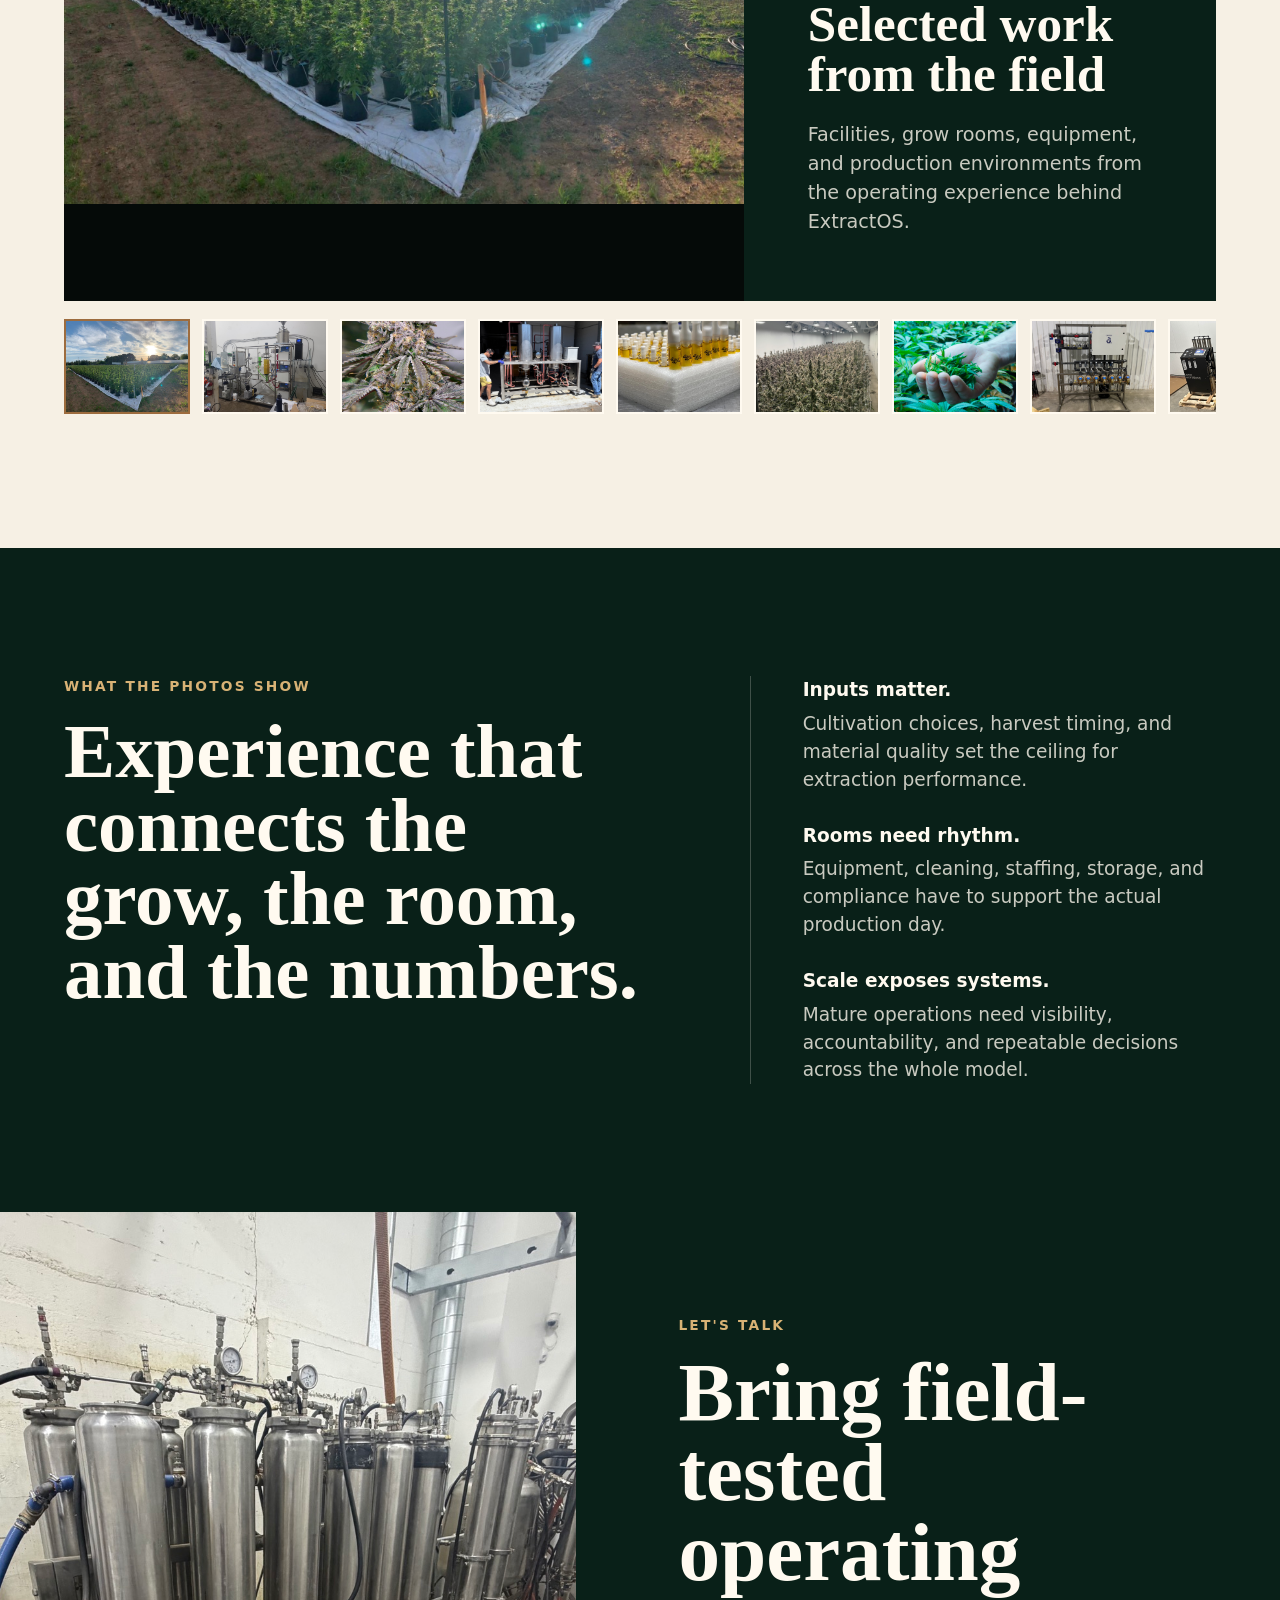
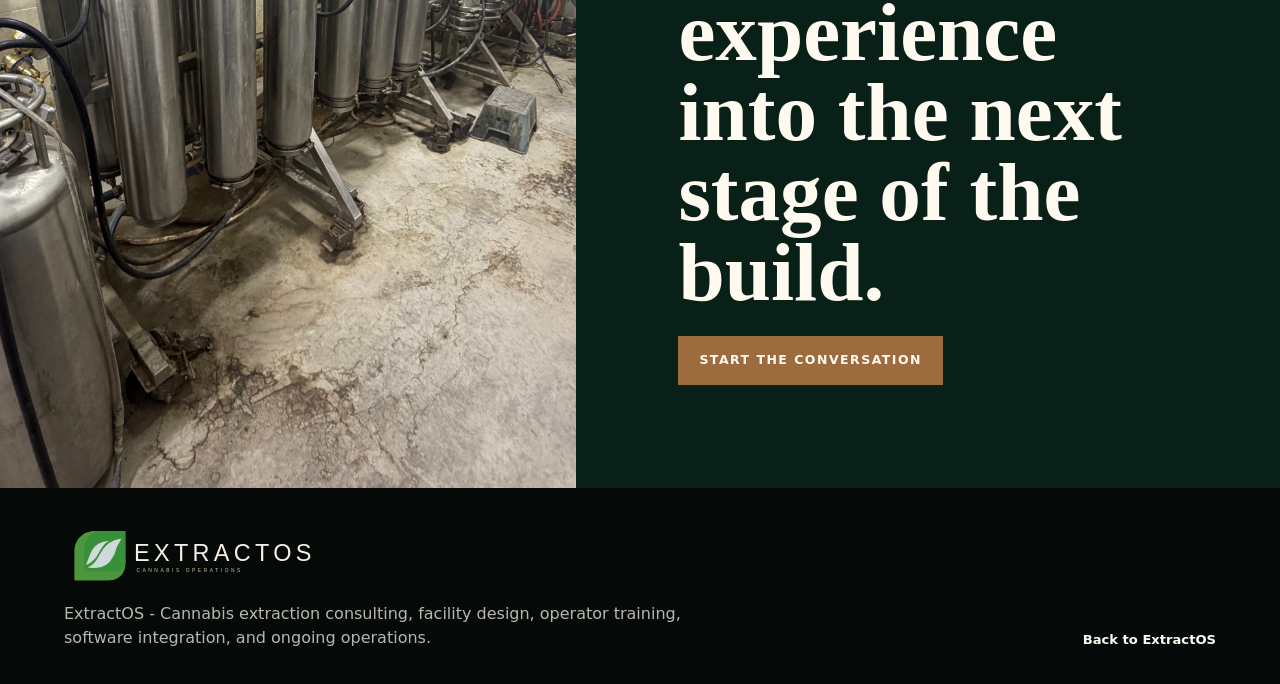
==== commit 8d14e4e0: "Emphasize ExtractOS wordmark casing" ====
--- a/work-in-the-field.html
+++ b/work-in-the-field.html
@@ -9,14 +9,14 @@
       content="A field gallery of ExtractOS cannabis operating experience across extraction equipment, cultivation input control, and production environments."
     >
     <meta name="robots" content="noindex, nofollow">
-    <link rel="stylesheet" href="styles.css?v=field-20260618-flow-7">
-    <link rel="stylesheet" href="example-overrides.css?v=field-20260618-flow-7">
+    <link rel="stylesheet" href="styles.css?v=field-20260618-flow-9">
+    <link rel="stylesheet" href="example-overrides.css?v=field-20260618-flow-9">
   </head>
   <body class="variant variant-operator layout-human field-page">
     <header class="site-header" aria-label="Primary navigation">
       <a class="brand" href="index.html" aria-label="ExtractOS home">
         <span class="brand-mark"><img src="assets/extractos-logo-mark.svg" alt=""></span>
-        <span class="brand-name">ExtractOS</span>
+        <span class="brand-name">Extract<span class="brand-os">OS</span></span>
       </a>
       <nav class="nav-links" aria-label="Site sections">
         <a href="index.html#mission">Mission</a>
--- a/styles.css
+++ b/styles.css
@@ -58,7 +58,6 @@
   display: inline-flex;
   flex: 0 0 auto;
   gap: 12px;
-  text-transform: uppercase;
 }
 
 .brand-mark {
@@ -80,8 +79,15 @@
   color: var(--paper);
   font-size: clamp(1.02rem, 1.24vw, 1.18rem);
   font-weight: 850;
-  letter-spacing: 0.1em;
+  letter-spacing: 0.04em;
   line-height: 1;
+}
+
+.brand-os {
+  display: inline-block;
+  font-size: 1.2em;
+  line-height: 0.8;
+  transform: translateY(0.035em);
 }
 
 .nav-links {
@@ -180,6 +186,17 @@
 h1 {
   font-size: clamp(4.2rem, 15vw, 11rem);
   margin-bottom: 24px;
+}
+
+#hero-title {
+  white-space: nowrap;
+}
+
+.hero-os {
+  display: inline-block;
+  font-size: 1.1em;
+  line-height: 0.78;
+  transform: translateY(0.035em);
 }
 
 h2 {
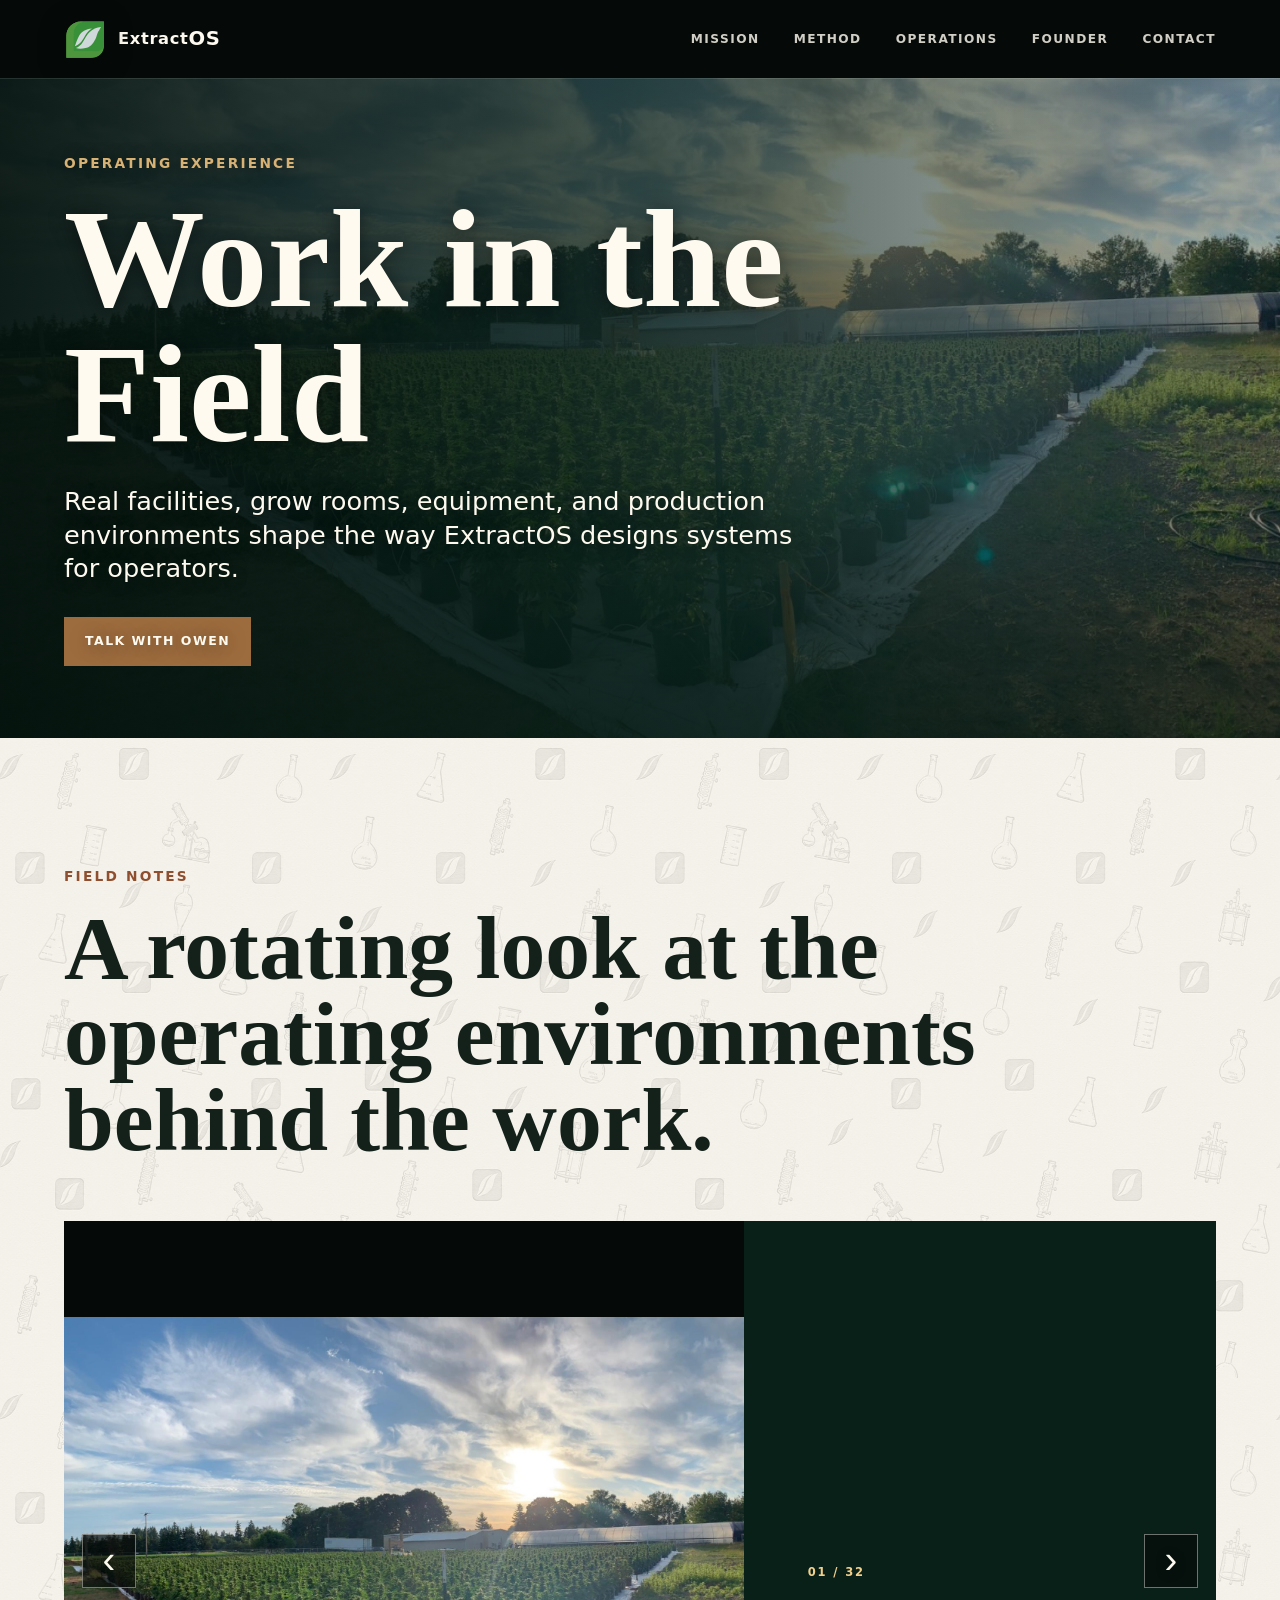
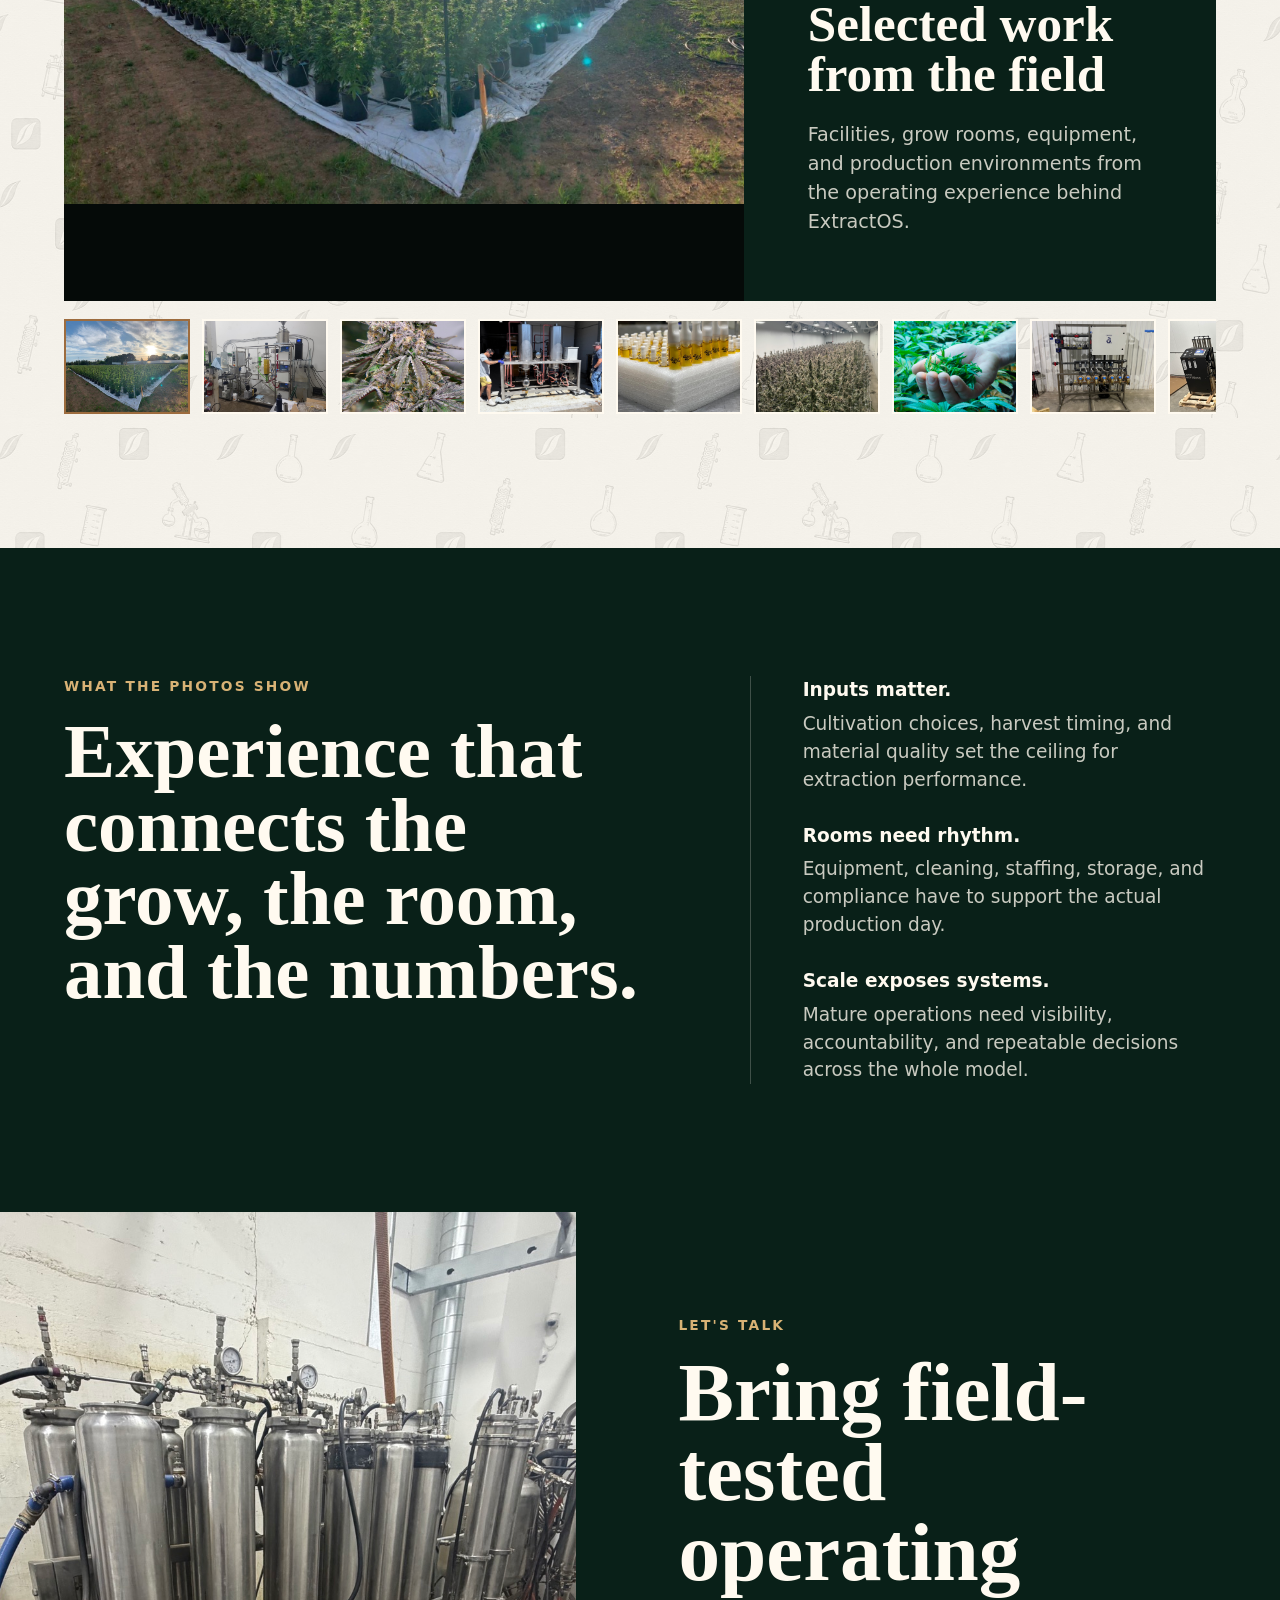
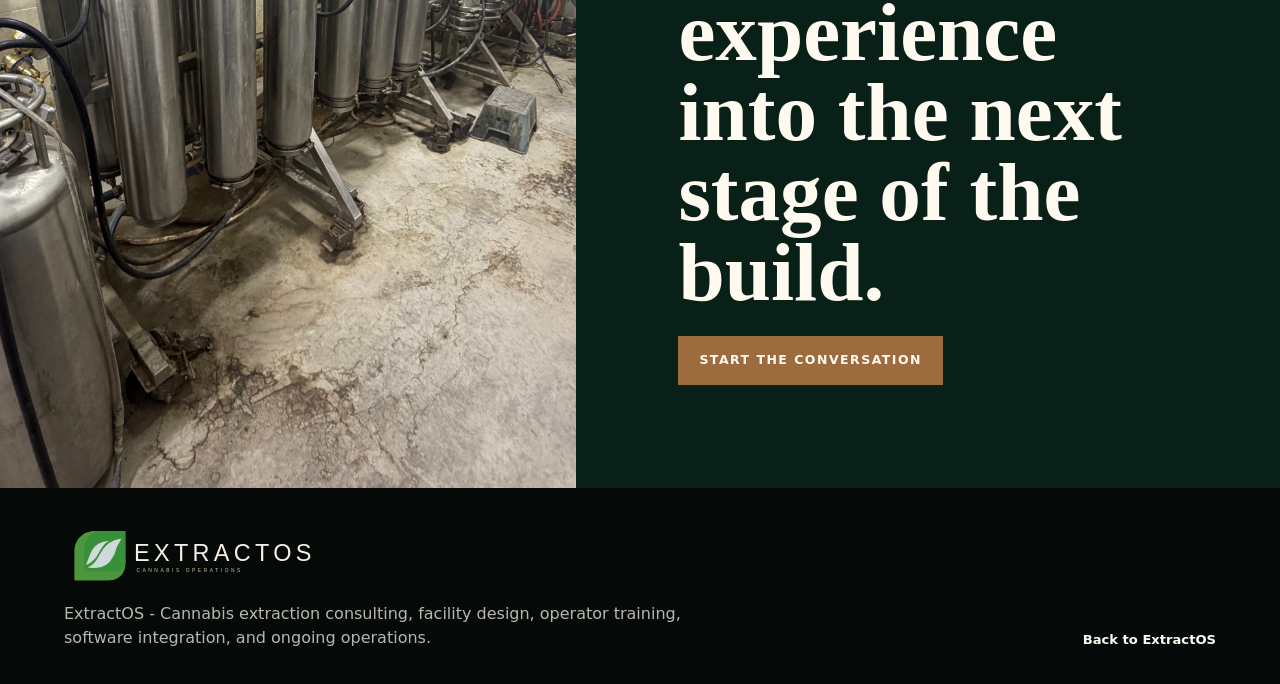
==== commit c5e778db: "Add ExtractOS wallpaper pattern" ====
--- a/work-in-the-field.html
+++ b/work-in-the-field.html
@@ -9,8 +9,8 @@
       content="A field gallery of ExtractOS cannabis operating experience across extraction equipment, cultivation input control, and production environments."
     >
     <meta name="robots" content="noindex, nofollow">
-    <link rel="stylesheet" href="styles.css?v=field-20260618-flow-9">
-    <link rel="stylesheet" href="example-overrides.css?v=field-20260618-flow-9">
+    <link rel="stylesheet" href="styles.css?v=field-20260618-flow-10">
+    <link rel="stylesheet" href="example-overrides.css?v=field-20260618-flow-10">
   </head>
   <body class="variant variant-operator layout-human field-page">
     <header class="site-header" aria-label="Primary navigation">
--- a/styles.css
+++ b/styles.css
@@ -9,6 +9,7 @@
   --clay: #8f4f2e;
   --line: rgba(20, 33, 27, 0.18);
   --white: #ffffff;
+  --wallpaper: url("assets/extractos-wallpaper-pattern.jpg");
 }
 
 * {
@@ -275,7 +276,13 @@
 }
 
 .cream {
-  background: var(--cream);
+  background-color: var(--cream);
+  background-image:
+    linear-gradient(rgba(245, 241, 231, 0.72), rgba(245, 241, 231, 0.72)),
+    var(--wallpaper);
+  background-position: center top;
+  background-repeat: repeat;
+  background-size: auto, 640px 640px;
 }
 
 .sage {
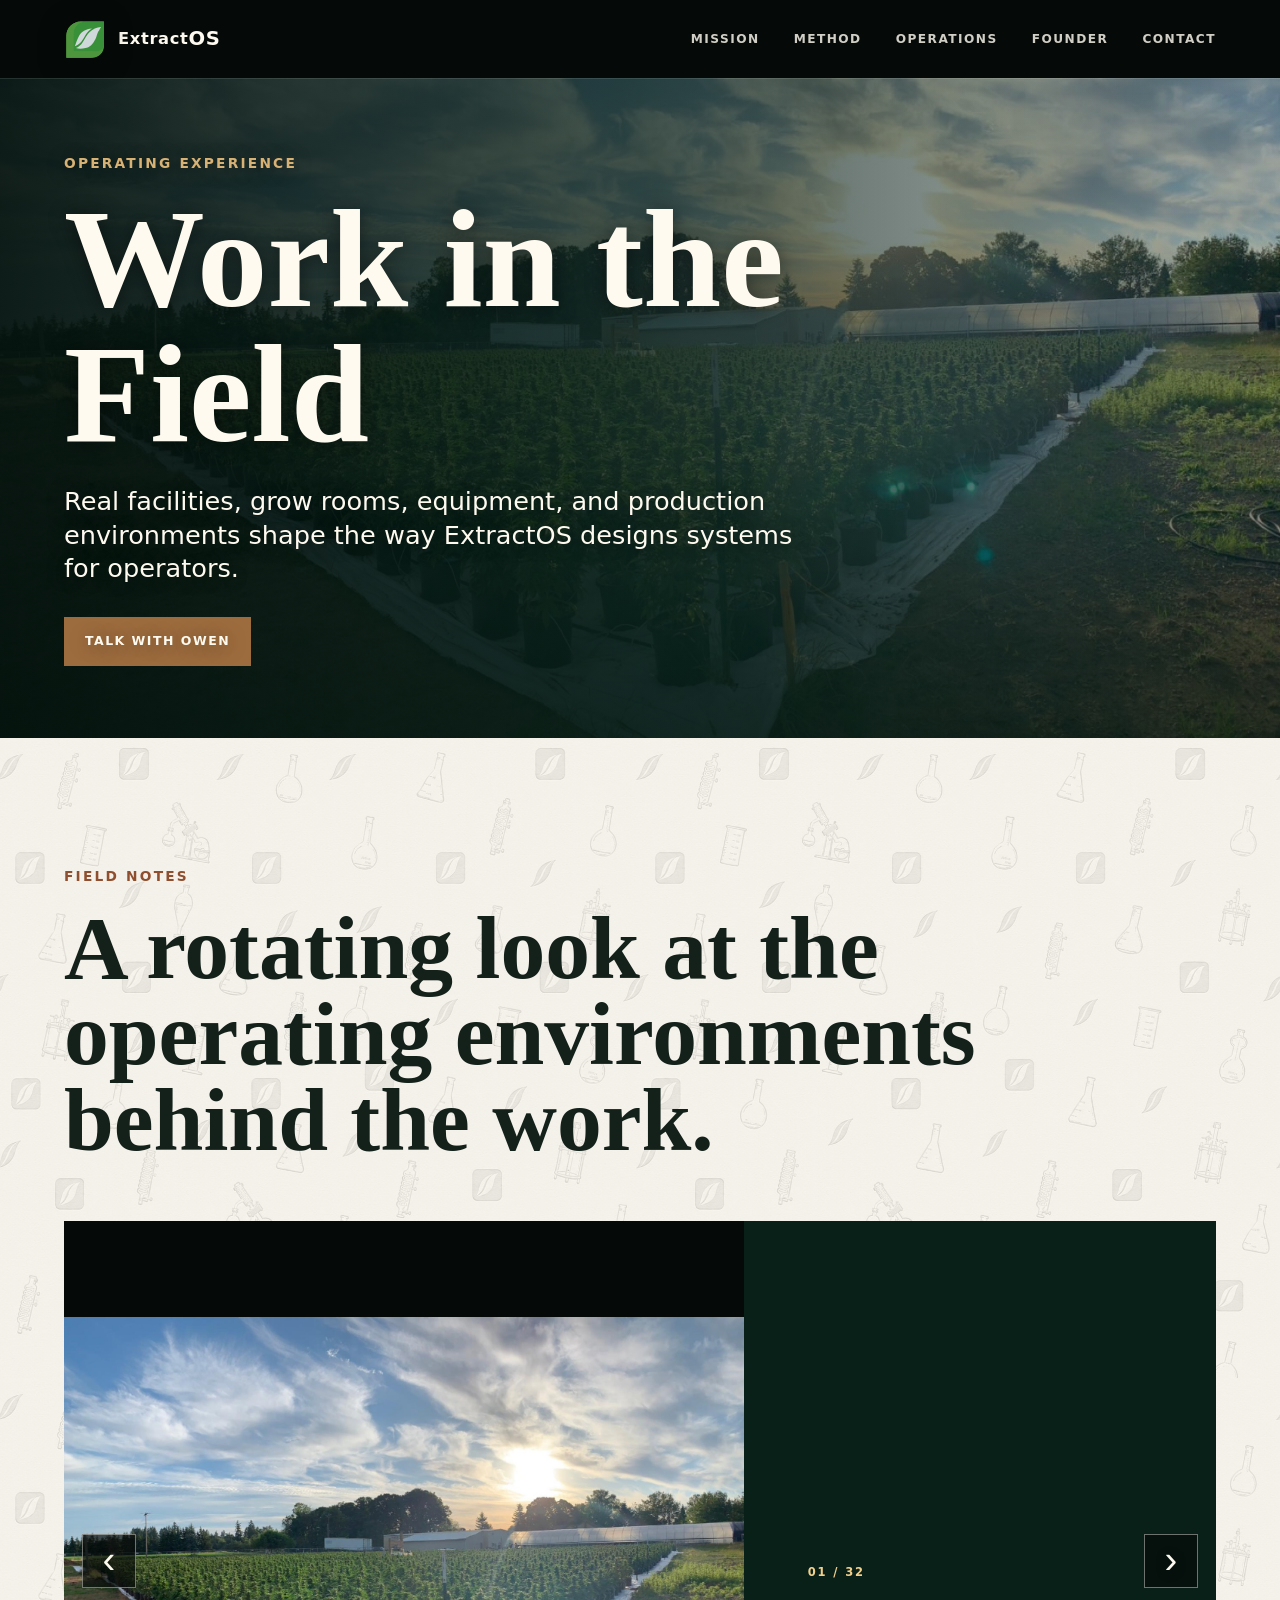
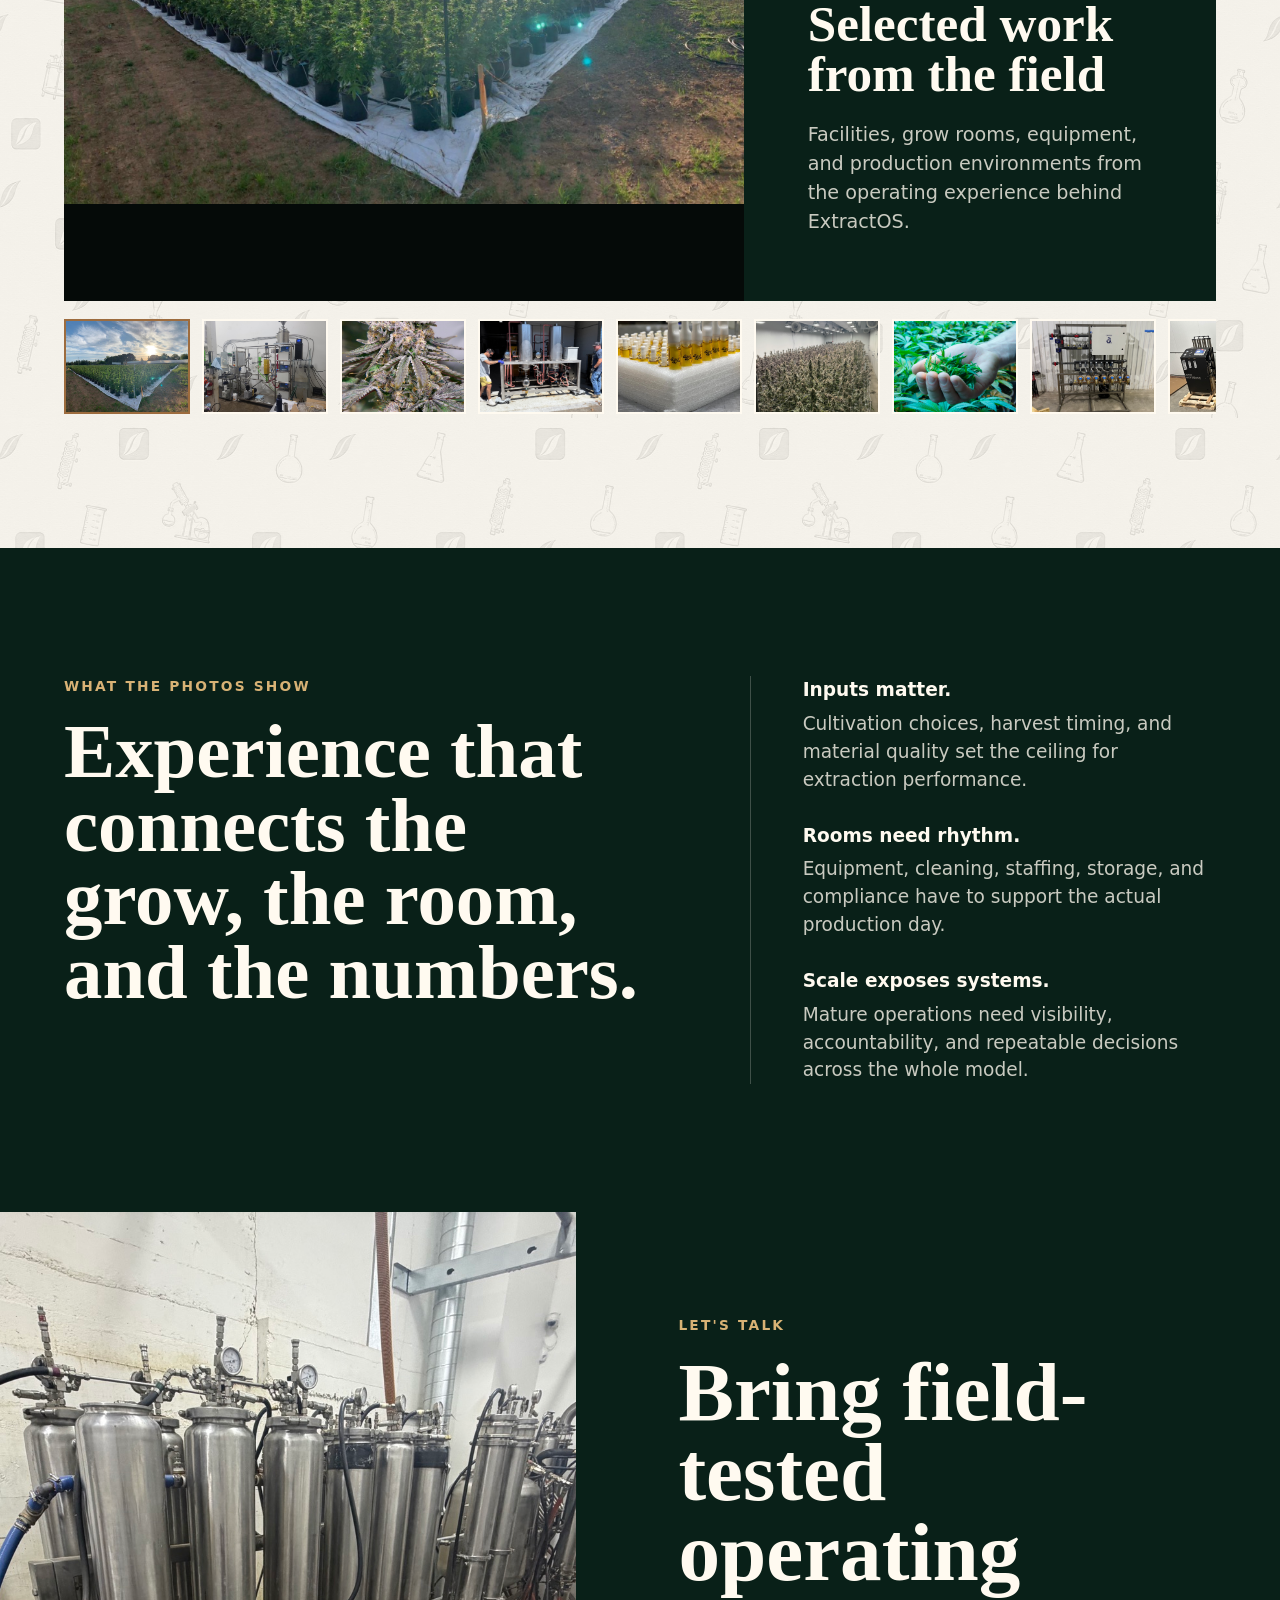
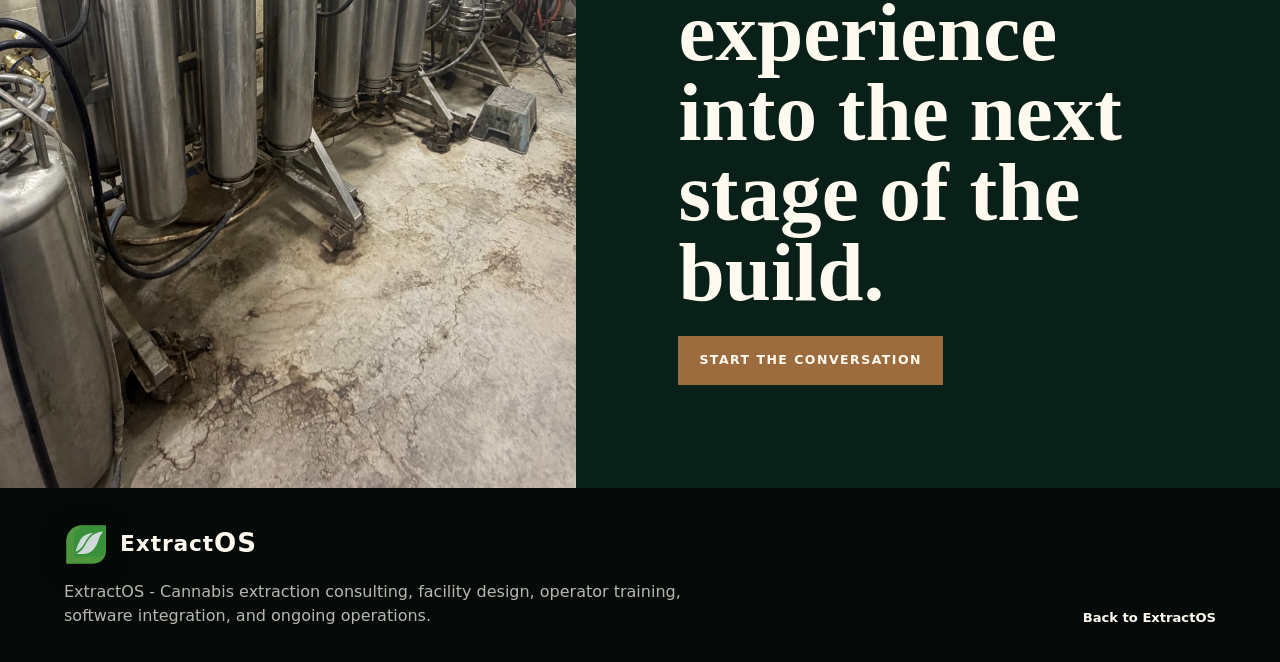
==== commit b6c09079: "Match footer ExtractOS wordmark" ====
--- a/work-in-the-field.html
+++ b/work-in-the-field.html
@@ -9,8 +9,8 @@
       content="A field gallery of ExtractOS cannabis operating experience across extraction equipment, cultivation input control, and production environments."
     >
     <meta name="robots" content="noindex, nofollow">
-    <link rel="stylesheet" href="styles.css?v=field-20260618-flow-10">
-    <link rel="stylesheet" href="example-overrides.css?v=field-20260618-flow-10">
+    <link rel="stylesheet" href="styles.css?v=field-20260618-flow-11">
+    <link rel="stylesheet" href="example-overrides.css?v=field-20260618-flow-11">
   </head>
   <body class="variant variant-operator layout-human field-page">
     <header class="site-header" aria-label="Primary navigation">
@@ -96,7 +96,10 @@
 
     <footer class="site-footer">
       <div>
-        <img class="footer-logo" src="assets/extractos-logo-lockup-reverse.svg" alt="ExtractOS cannabis operations logo">
+        <a class="footer-brand" href="index.html" aria-label="ExtractOS home">
+          <span class="footer-brand-mark"><img src="assets/extractos-logo-mark.svg" alt=""></span>
+          <span class="footer-brand-name">Extract<span class="footer-brand-os">OS</span></span>
+        </a>
         <p>ExtractOS - Cannabis extraction consulting, facility design, operator training, software integration, and ongoing operations.</p>
       </div>
       <p class="credits"><a href="index.html">Back to ExtractOS</a></p>
--- a/styles.css
+++ b/styles.css
@@ -825,18 +825,45 @@
   max-width: 680px;
 }
 
-.site-footer img {
-  height: 54px;
-  object-fit: cover;
-  object-position: left center;
-  width: 190px;
-}
-
-.site-footer img.footer-logo {
-  height: auto;
-  max-width: min(310px, 72vw);
+.footer-brand {
+  align-items: center;
+  color: var(--paper);
+  display: inline-flex;
+  gap: 12px;
+  max-width: 100%;
+  text-decoration: none;
+  width: max-content;
+}
+
+.footer-brand-mark {
+  align-items: center;
+  display: inline-flex;
+  flex: 0 0 44px;
+  filter: drop-shadow(0 4px 14px rgba(0, 0, 0, 0.42));
+  height: 44px;
+  justify-content: center;
+  width: 44px;
+}
+
+.footer-brand-mark img {
+  height: 100%;
   object-fit: contain;
-  width: 310px;
+  width: 100%;
+}
+
+.footer-brand-name {
+  color: var(--paper);
+  font-size: clamp(1.16rem, 1.7vw, 1.42rem);
+  font-weight: 850;
+  letter-spacing: 0.04em;
+  line-height: 1;
+}
+
+.footer-brand-os {
+  display: inline-block;
+  font-size: 1.2em;
+  line-height: 0.8;
+  transform: translateY(0.035em);
 }
 
 .site-footer p {
@@ -1246,9 +1273,14 @@
     padding: 30px 18px;
   }
 
-  .site-footer img.footer-logo {
-    max-width: 260px;
-    width: 260px;
+  .footer-brand-mark {
+    flex-basis: 38px;
+    height: 38px;
+    width: 38px;
+  }
+
+  .footer-brand-name {
+    font-size: 1.08rem;
   }
 }
 
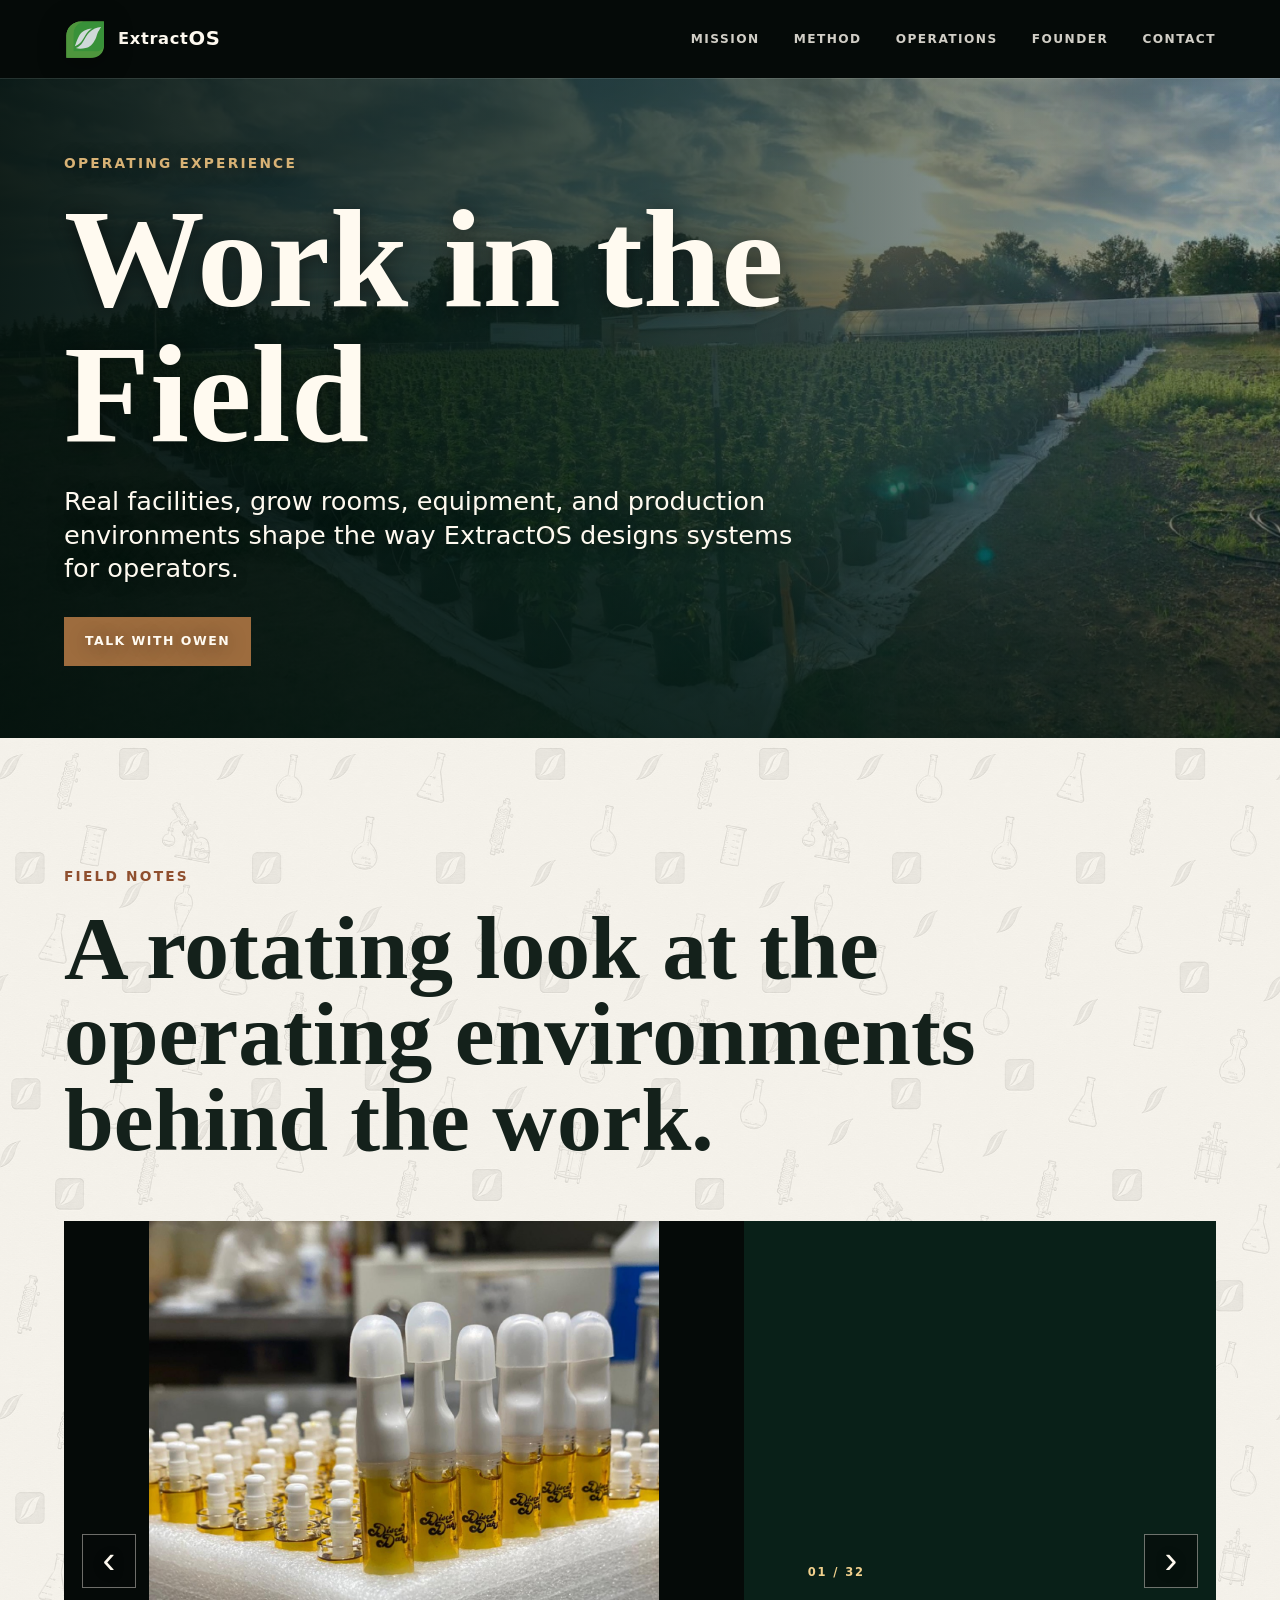
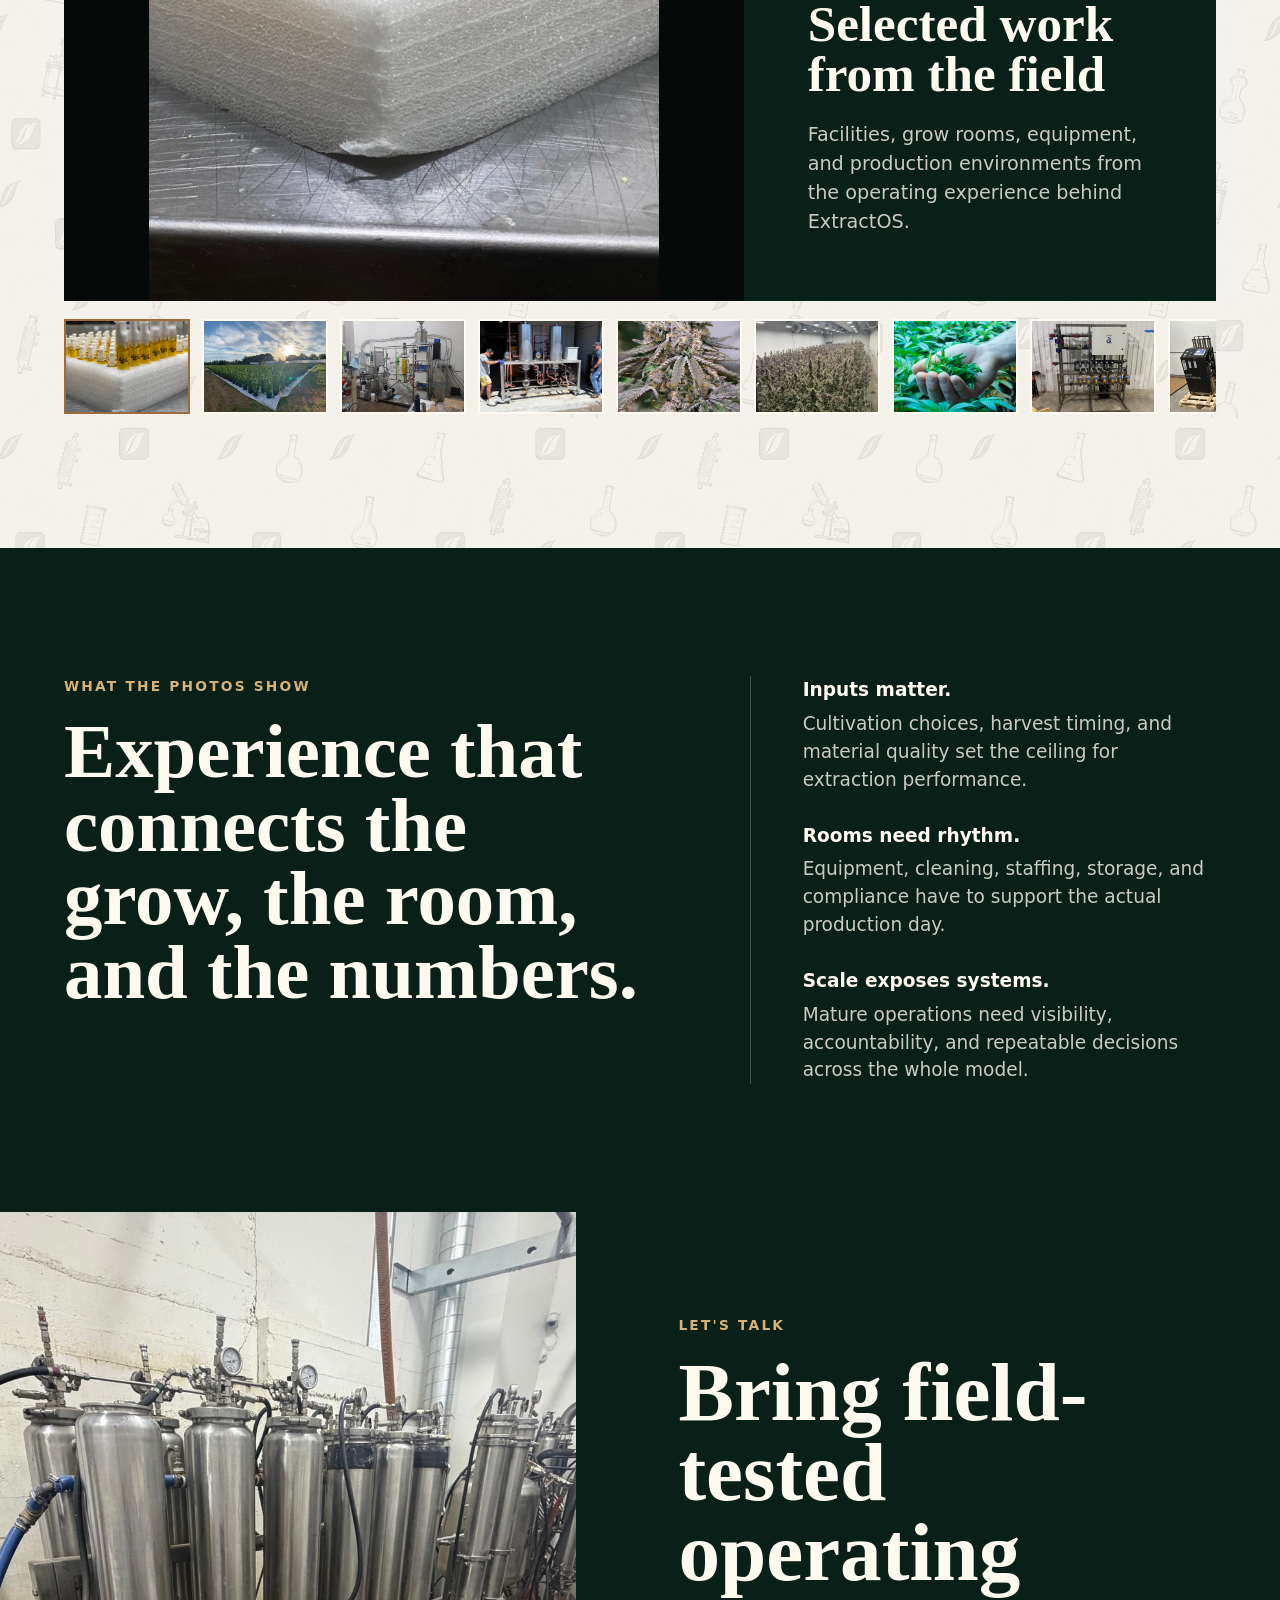
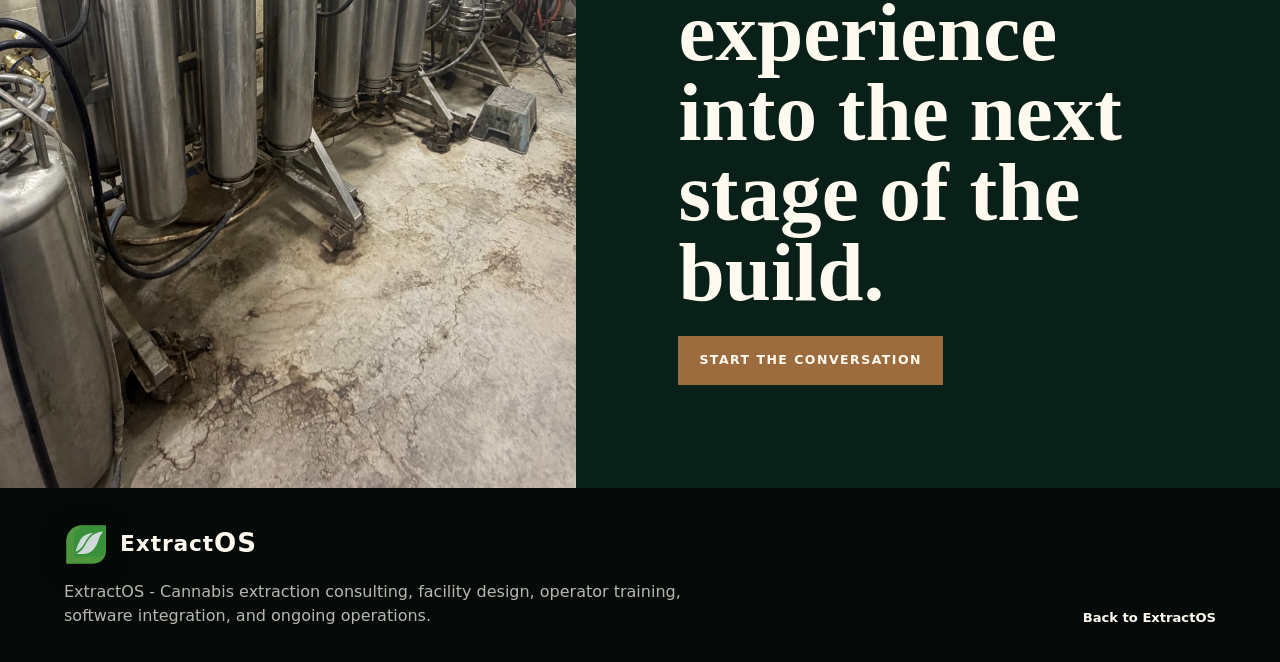
==== commit 5f6cb9a3: "Make field gallery manual only" ====
--- a/work-in-the-field.html
+++ b/work-in-the-field.html
@@ -9,8 +9,8 @@
       content="A field gallery of ExtractOS cannabis operating experience across extraction equipment, cultivation input control, and production environments."
     >
     <meta name="robots" content="noindex, nofollow">
-    <link rel="stylesheet" href="styles.css?v=field-20260618-flow-11">
-    <link rel="stylesheet" href="example-overrides.css?v=field-20260618-flow-11">
+    <link rel="stylesheet" href="styles.css?v=field-20260618-flow-12">
+    <link rel="stylesheet" href="example-overrides.css?v=field-20260618-flow-12">
   </head>
   <body class="variant variant-operator layout-human field-page">
     <header class="site-header" aria-label="Primary navigation">
@@ -51,7 +51,7 @@
               <button class="gallery-arrow gallery-prev" type="button" aria-label="Previous image" data-field-prev>&lsaquo;</button>
 
               <figure class="field-slide is-active" data-field-slide>
-                <img src="assets/work-in-field/field-02.jpg" alt="Selected ExtractOS field experience photo 02" data-field-image>
+                <img src="assets/work-in-field/field-01.jpg" alt="Selected ExtractOS field experience photo 01" data-field-image>
                 <figcaption>
                   <span data-field-count>01 / 32</span>
                   <h3>Selected work from the field</h3>
@@ -111,12 +111,11 @@
         if (!carousel) return;
 
         const fieldOrder = [
+          1,
           2,
           3,
-          4,
           23,
-          1,
-          ...Array.from({ length: 32 }, (_, index) => index + 1).filter((imageNumber) => ![1, 2, 3, 4, 23].includes(imageNumber))
+          ...Array.from({ length: 32 }, (_, index) => index + 1).filter((imageNumber) => ![1, 2, 3, 23].includes(imageNumber))
         ];
         const fieldImages = fieldOrder.map((imageNumber) => {
           const number = String(imageNumber).padStart(2, "0");
@@ -131,9 +130,7 @@
         const thumbsWrap = carousel.querySelector("[data-field-thumbs]");
         const prev = carousel.querySelector("[data-field-prev]");
         const next = carousel.querySelector("[data-field-next]");
-        const reduceMotion = window.matchMedia("(prefers-reduced-motion: reduce)").matches;
         let active = 0;
-        let timer = null;
         let touchStart = null;
         let thumbs = [];
 
@@ -170,32 +167,18 @@
           centerActiveThumb();
         };
 
-        const stop = () => {
-          if (timer) window.clearInterval(timer);
-          timer = null;
-        };
-
         const centerActiveThumb = () => {
           const thumb = thumbs[active];
           if (!thumb) return;
           thumbsWrap.scrollLeft = thumb.offsetLeft - ((thumbsWrap.clientWidth - thumb.clientWidth) / 2);
         };
 
-        const start = () => {
-          stop();
-          if (!reduceMotion) {
-            timer = window.setInterval(() => show(active + 1), 6000);
-          }
-        };
-
         prev.addEventListener("click", () => {
           show(active - 1);
-          start();
         });
 
         next.addEventListener("click", () => {
           show(active + 1);
-          start();
         });
 
         renderThumbs();
@@ -203,14 +186,8 @@
         thumbs.forEach((thumb, index) => {
           thumb.addEventListener("click", () => {
             show(index);
-            start();
           });
         });
-
-        carousel.addEventListener("mouseenter", stop);
-        carousel.addEventListener("mouseleave", start);
-        carousel.addEventListener("focusin", stop);
-        carousel.addEventListener("focusout", start);
 
         carousel.addEventListener("touchstart", (event) => {
           touchStart = event.changedTouches[0].clientX;
@@ -221,13 +198,11 @@
           const delta = event.changedTouches[0].clientX - touchStart;
           if (Math.abs(delta) > 44) {
             show(active + (delta < 0 ? 1 : -1));
-            start();
           }
           touchStart = null;
         }, { passive: true });
 
         show(0);
-        start();
       })();
     </script>
   </body>
--- a/styles.css
+++ b/styles.css
@@ -289,6 +289,10 @@
   background: var(--sage);
 }
 
+.paper {
+  background: var(--paper);
+}
+
 .band.dark {
   background: var(--evergreen);
   color: var(--paper);
@@ -355,6 +359,99 @@
   max-width: 690px;
 }
 
+.fit {
+  border-top: 1px solid var(--line);
+}
+
+.fit-layout {
+  align-items: start;
+  display: grid;
+  gap: clamp(34px, 6vw, 84px);
+  grid-template-columns: minmax(320px, 0.74fr) minmax(0, 1fr);
+}
+
+.fit-copy {
+  max-width: 640px;
+}
+
+.fit-copy h2 {
+  font-size: clamp(2.45rem, 5.8vw, 5.6rem);
+  margin-bottom: 26px;
+}
+
+.fit-copy > p {
+  color: rgba(20, 33, 27, 0.76);
+  font-size: clamp(1.06rem, 1.58vw, 1.28rem);
+  margin-bottom: 28px;
+}
+
+.start-note {
+  background: var(--evergreen);
+  color: var(--paper);
+  margin: 32px 0 0;
+  padding: clamp(24px, 3.5vw, 34px);
+}
+
+.start-note span {
+  color: #f1d08d;
+  display: block;
+  font-size: 0.72rem;
+  font-weight: 900;
+  letter-spacing: 0.16em;
+  margin-bottom: 12px;
+  text-transform: uppercase;
+}
+
+.start-note p {
+  color: rgba(255, 250, 240, 0.82);
+  font-size: clamp(1.02rem, 1.45vw, 1.18rem);
+  margin: 0;
+}
+
+.fit-actions,
+.closing-actions {
+  align-items: center;
+  display: flex;
+  flex-wrap: wrap;
+  gap: 12px 16px;
+  margin-top: 28px;
+}
+
+.fit-list {
+  display: grid;
+  grid-template-columns: repeat(2, minmax(0, 1fr));
+}
+
+.fit-list article {
+  border-top: 1px solid var(--line);
+  min-height: 260px;
+  padding: 28px 28px 32px 0;
+}
+
+.fit-list article:nth-child(odd) {
+  border-right: 1px solid var(--line);
+  padding-right: 28px;
+}
+
+.fit-list article:nth-child(even) {
+  padding-left: 28px;
+}
+
+.fit-list span {
+  color: var(--clay);
+  display: inline-block;
+  font-size: 0.72rem;
+  font-weight: 900;
+  letter-spacing: 0.14em;
+  margin-bottom: 28px;
+  text-transform: uppercase;
+}
+
+.fit-list p {
+  color: rgba(20, 33, 27, 0.74);
+  margin-bottom: 0;
+}
+
 .service-grid {
   display: grid;
   grid-template-columns: repeat(3, minmax(0, 1fr));
@@ -464,16 +561,19 @@
 .proof-photo-grid {
   align-items: start;
   display: grid;
-  gap: clamp(40px, 5vw, 70px);
-  grid-template-columns: minmax(360px, 0.95fr) minmax(0, 1fr);
+  gap: clamp(30px, 4vw, 54px);
+  grid-template-columns: minmax(520px, 1.22fr) minmax(360px, 0.78fr);
+}
+
+.proof-photo .section-inner {
+  max-width: 1600px;
 }
 
 .proof-photo-image {
   align-self: start;
-  aspect-ratio: 5 / 7;
+  aspect-ratio: 15 / 17;
   background: transparent;
   justify-self: stretch;
-  max-height: 820px;
   overflow: hidden;
   width: 100%;
 }
@@ -486,12 +586,13 @@
 }
 
 .proof-photo-copy h2 {
-  font-size: clamp(2.5rem, 5.8vw, 5.8rem);
-  margin-bottom: clamp(30px, 4vw, 48px);
+  font-size: clamp(2.45rem, 4.7vw, 4.95rem);
+  margin-bottom: clamp(26px, 3.5vw, 40px);
 }
 
 .proof-photo-copy .proof-list {
   border-left: 1px solid rgba(255, 250, 240, 0.22);
+  gap: 22px;
   padding-left: clamp(24px, 4vw, 52px);
 }
 
@@ -893,6 +994,7 @@
   }
 
   .split,
+  .fit-layout,
   .proof-grid,
   .proof-photo-grid,
   .work-preview-grid,
@@ -1050,6 +1152,7 @@
   }
 
   h2,
+  .fit-copy h2,
   .text-panel h2,
   .proof-grid h2,
   .closing-copy h2 {
@@ -1088,6 +1191,41 @@
   .mission-statement p {
     font-size: 1.32rem;
     line-height: 1.22;
+  }
+
+  .fit-copy > p,
+  .start-note p,
+  .fit-list p {
+    font-size: 1rem;
+    line-height: 1.58;
+  }
+
+  .start-note {
+    margin-top: 22px;
+    padding: 22px 20px;
+  }
+
+  .fit-actions,
+  .closing-actions {
+    align-items: stretch;
+    display: grid;
+    gap: 10px;
+  }
+
+  .fit-list {
+    grid-template-columns: 1fr;
+  }
+
+  .fit-list article,
+  .fit-list article:nth-child(odd),
+  .fit-list article:nth-child(even) {
+    border-right: 0;
+    min-height: auto;
+    padding: 22px 0 24px;
+  }
+
+  .fit-list span {
+    margin-bottom: 14px;
   }
 
   .section-heading {
@@ -1198,11 +1336,7 @@
   }
 
   .proof-photo-image {
-    aspect-ratio: 4 / 3;
-  }
-
-  .proof-photo-image img {
-    max-height: 360px;
+    aspect-ratio: 15 / 17;
   }
 
   .proof-photo-copy .proof-list {
@@ -1306,6 +1440,7 @@
   }
 
   h2,
+  .fit-copy h2,
   .text-panel h2,
   .proof-grid h2,
   .closing-copy h2 {
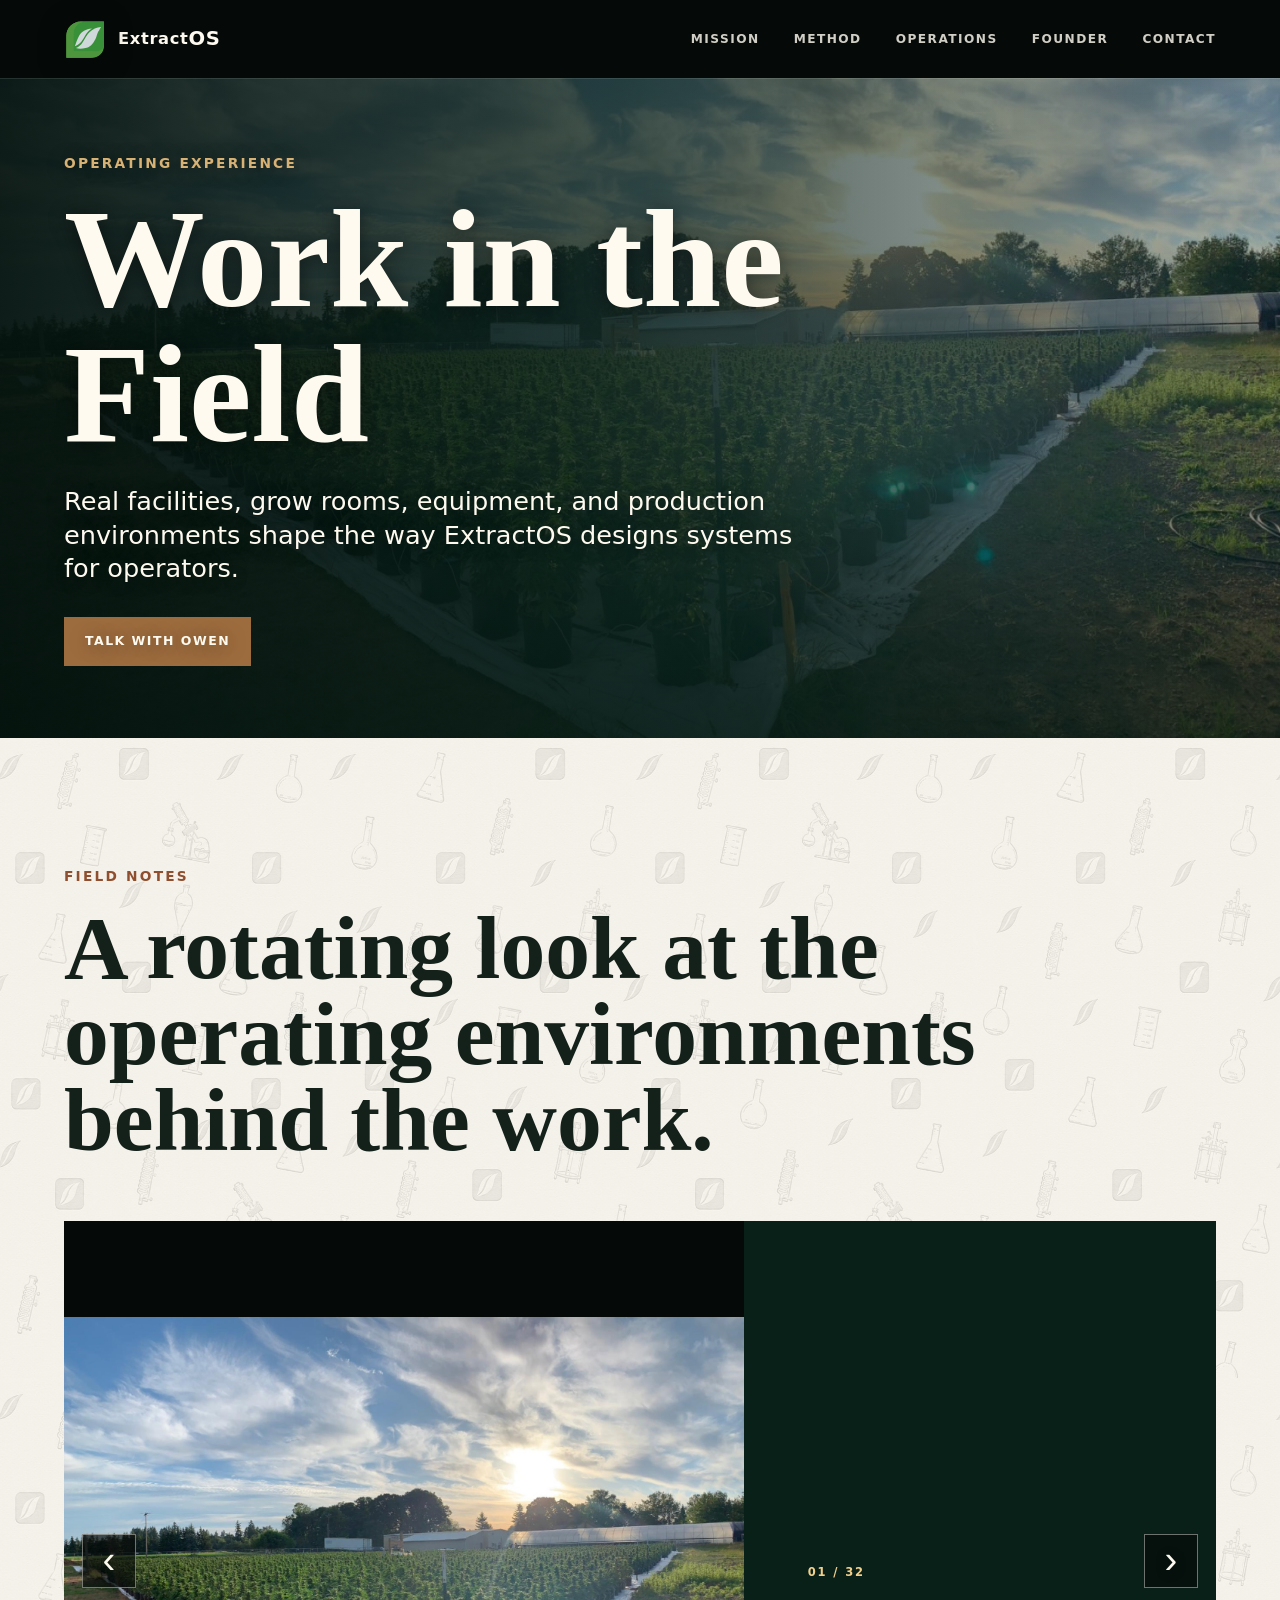
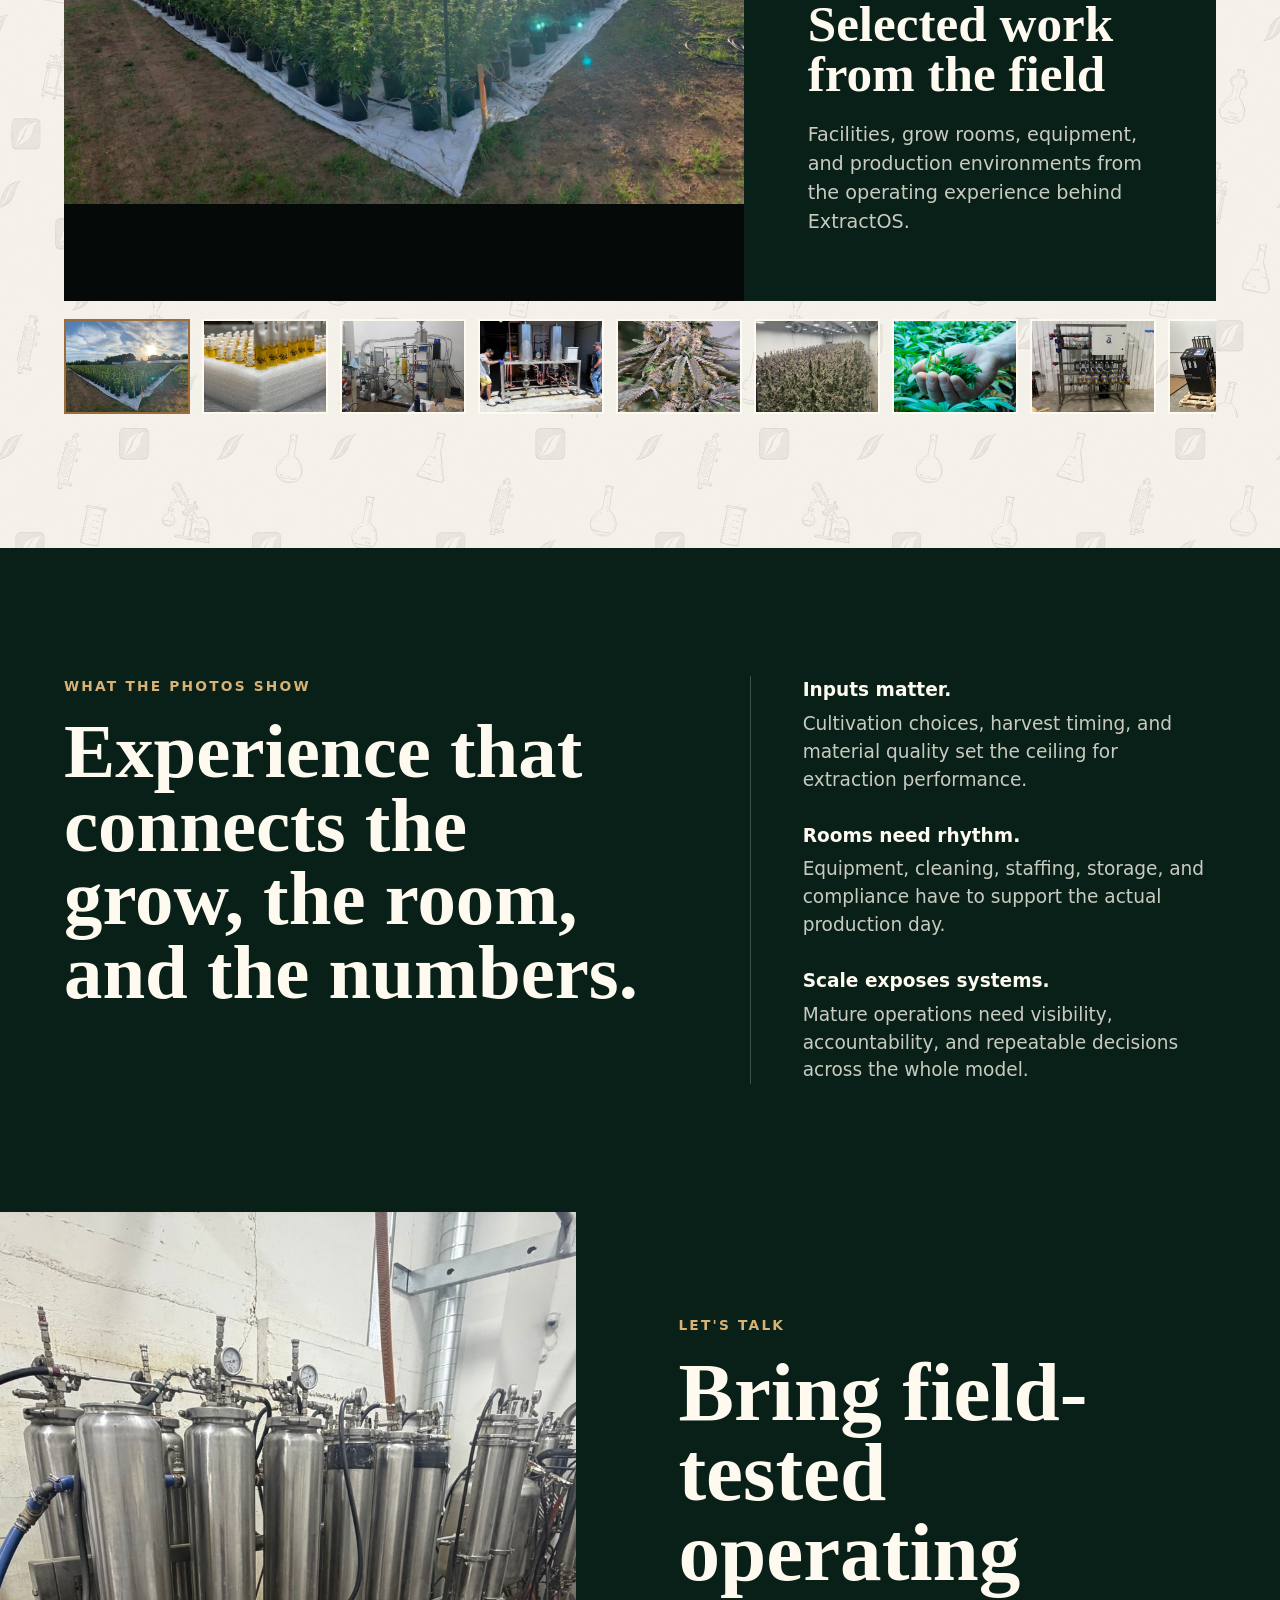
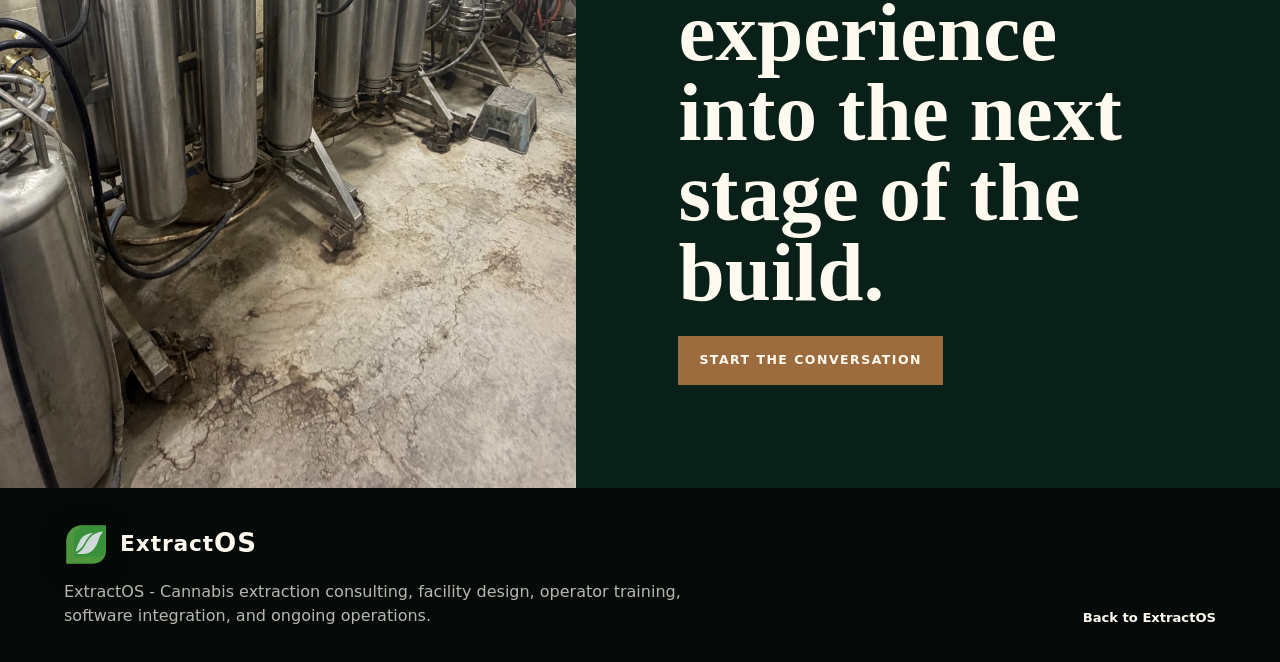
==== commit b22dd54d: "Flip first two field gallery images" ====
--- a/work-in-the-field.html
+++ b/work-in-the-field.html
@@ -51,7 +51,7 @@
               <button class="gallery-arrow gallery-prev" type="button" aria-label="Previous image" data-field-prev>&lsaquo;</button>
 
               <figure class="field-slide is-active" data-field-slide>
-                <img src="assets/work-in-field/field-01.jpg" alt="Selected ExtractOS field experience photo 01" data-field-image>
+                <img src="assets/work-in-field/field-02.jpg" alt="Selected ExtractOS field experience photo 02" data-field-image>
                 <figcaption>
                   <span data-field-count>01 / 32</span>
                   <h3>Selected work from the field</h3>
@@ -111,8 +111,8 @@
         if (!carousel) return;
 
         const fieldOrder = [
+          2,
           1,
-          2,
           3,
           23,
           ...Array.from({ length: 32 }, (_, index) => index + 1).filter((imageNumber) => ![1, 2, 3, 23].includes(imageNumber))
